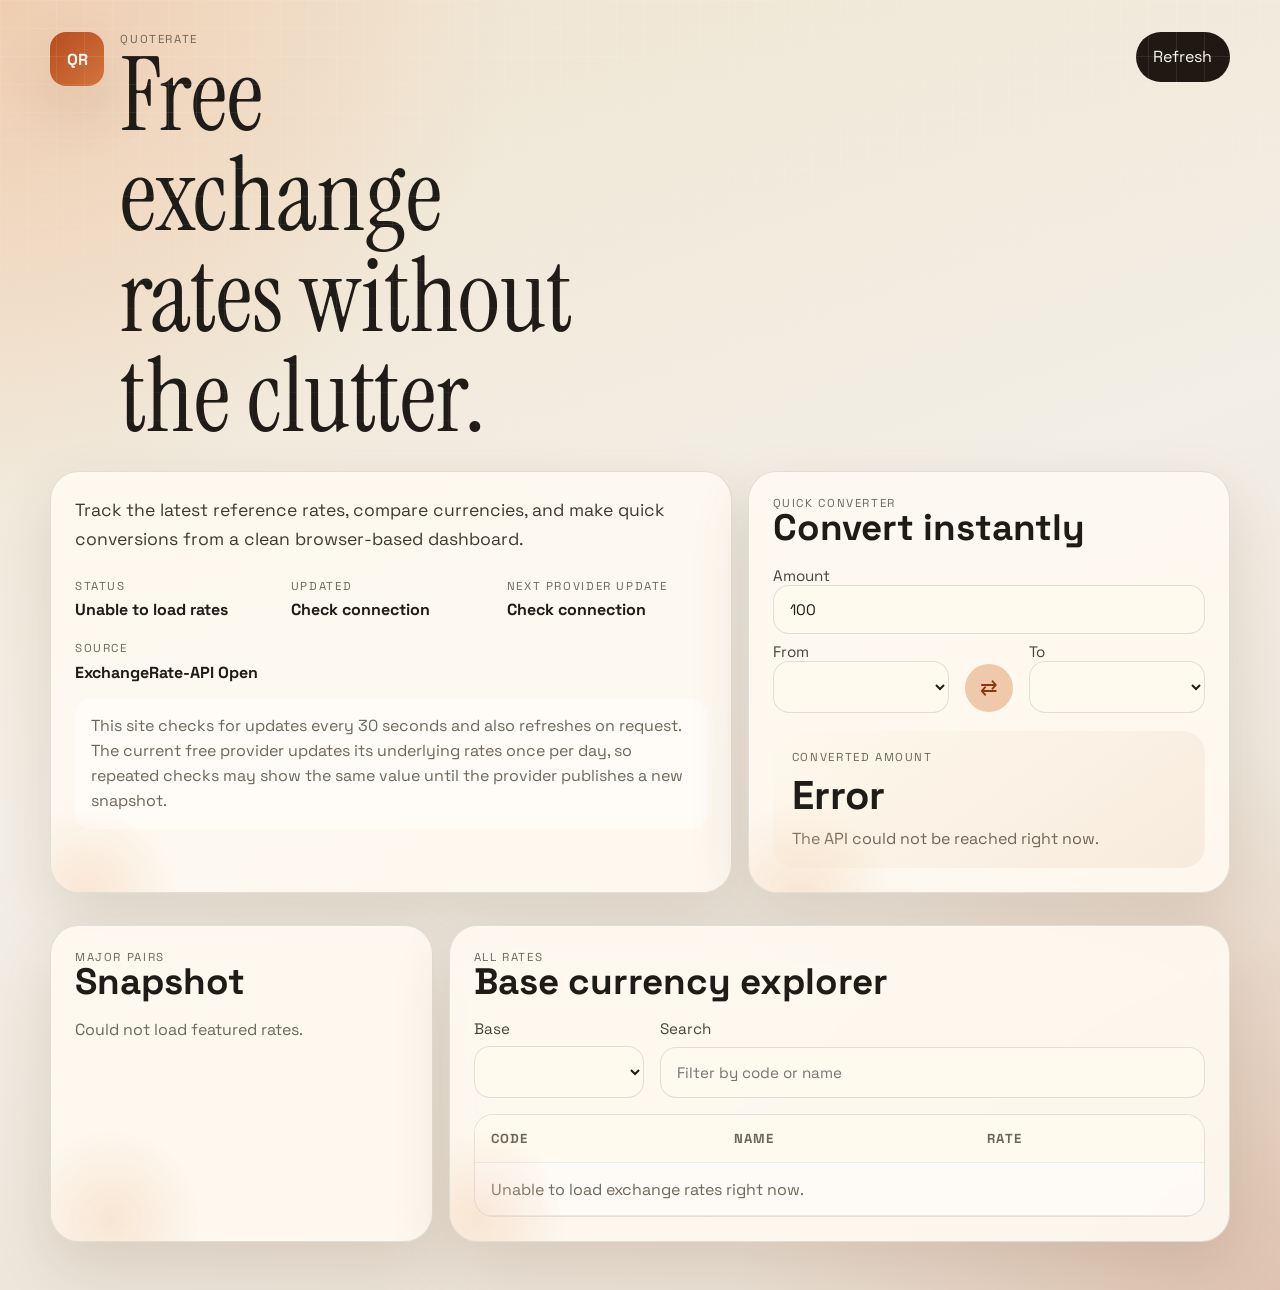
==== index.html @ 1c6a47c2 "Refresh rates every 30 seconds" ====
<!DOCTYPE html>
<html lang="en">
  <head>
    <meta charset="UTF-8" />
    <meta name="viewport" content="width=device-width, initial-scale=1.0" />
    <title>QuoteRate | Free Exchange Rates</title>
    <meta
      name="description"
      content="QuoteRate is a fast, free website for checking the latest exchange rates and converting currencies."
    />
    <link rel="preconnect" href="https://fonts.googleapis.com" />
    <link rel="preconnect" href="https://fonts.gstatic.com" crossorigin />
    <link
      href="https://fonts.googleapis.com/css2?family=Space+Grotesk:wght@400;500;700&family=Instrument+Serif:ital@0;1&display=swap"
      rel="stylesheet"
    />
    <link rel="stylesheet" href="styles.css" />
  </head>
  <body>
    <div class="page-shell">
      <header class="hero">
        <nav class="topbar">
          <div class="brand-lockup">
            <span class="brand-mark">QR</span>
            <div>
              <p class="eyebrow">QuoteRate</p>
              <h1>Free exchange rates without the clutter.</h1>
            </div>
          </div>
          <button id="refreshButton" class="ghost-button" type="button">Refresh</button>
        </nav>

        <div class="hero-grid">
          <section class="hero-copy panel">
            <p class="lede">
              Track the latest reference rates, compare currencies, and make quick conversions from a clean browser-based dashboard.
            </p>
            <div class="status-strip">
              <div>
                <span class="meta-label">Status</span>
                <strong id="statusText">Loading rates...</strong>
              </div>
              <div>
                <span class="meta-label">Updated</span>
                <strong id="updatedText">Checking...</strong>
              </div>
              <div>
                <span class="meta-label">Next Provider Update</span>
                <strong id="nextUpdatedText">Checking...</strong>
              </div>
              <div>
                <span class="meta-label">Source</span>
                <strong>ExchangeRate-API Open</strong>
              </div>
            </div>
            <p class="note">
              This site checks for updates every 30 seconds and also refreshes on request. The current free provider updates its underlying rates once per day, so repeated checks may show the same value until the provider publishes a new snapshot.
            </p>
          </section>

          <section class="panel converter-panel">
            <div class="panel-heading">
              <p class="eyebrow">Quick Converter</p>
              <h2>Convert instantly</h2>
            </div>

            <form id="converterForm" class="converter-form">
              <label>
                Amount
                <input id="amountInput" type="number" min="0" step="0.01" value="100" />
              </label>

              <div class="currency-row">
                <label>
                  From
                  <select id="fromCurrency"></select>
                </label>

                <button id="swapButton" class="swap-button" type="button" aria-label="Swap currencies">
                  ⇄
                </button>

                <label>
                  To
                  <select id="toCurrency"></select>
                </label>
              </div>
            </form>

            <div class="result-card">
              <p class="meta-label">Converted amount</p>
              <p id="conversionResult" class="conversion-result">Loading...</p>
              <p id="conversionDetail" class="conversion-detail">Fetching latest rates.</p>
            </div>
          </section>
        </div>
      </header>

      <main class="content-grid">
        <section class="panel rates-panel">
          <div class="panel-heading">
            <p class="eyebrow">Major Pairs</p>
            <h2>Snapshot</h2>
          </div>
          <div id="rateCards" class="rate-cards" aria-live="polite"></div>
        </section>

        <section class="panel table-panel">
          <div class="panel-heading">
            <p class="eyebrow">All Rates</p>
            <h2>Base currency explorer</h2>
          </div>

          <div class="table-toolbar">
            <label>
              Base
              <select id="baseCurrency"></select>
            </label>

            <label>
              Search
              <input id="searchInput" type="search" placeholder="Filter by code or name" />
            </label>
          </div>

          <div class="table-wrapper">
            <table>
              <thead>
                <tr>
                  <th>Code</th>
                  <th>Name</th>
                  <th>Rate</th>
                </tr>
              </thead>
              <tbody id="ratesTableBody"></tbody>
            </table>
          </div>
        </section>
      </main>
    </div>

    <script src="script.js"></script>
  </body>
</html>
---- styles.css ----
:root {
  --bg: #f3efe6;
  --panel: rgba(255, 250, 241, 0.9);
  --panel-strong: #fff9ee;
  --text: #1f1c18;
  --muted: #6f6658;
  --line: rgba(31, 28, 24, 0.12);
  --accent: #b64d1f;
  --accent-strong: #8d3511;
  --accent-soft: #f0c9ab;
  --shadow: 0 24px 60px rgba(90, 51, 22, 0.14);
}

* {
  box-sizing: border-box;
}

body {
  margin: 0;
  min-height: 100vh;
  font-family: "Space Grotesk", sans-serif;
  color: var(--text);
  background:
    radial-gradient(circle at top left, rgba(240, 201, 171, 0.85), transparent 28%),
    radial-gradient(circle at bottom right, rgba(182, 77, 31, 0.18), transparent 30%),
    linear-gradient(160deg, #efe4d0 0%, var(--bg) 48%, #e8ddd0 100%);
}

body::before {
  content: "";
  position: fixed;
  inset: 0;
  pointer-events: none;
  background-image:
    linear-gradient(rgba(255, 255, 255, 0.14) 1px, transparent 1px),
    linear-gradient(90deg, rgba(255, 255, 255, 0.14) 1px, transparent 1px);
  background-size: 28px 28px;
  mask-image: linear-gradient(to bottom, rgba(0, 0, 0, 0.65), transparent 80%);
}

.page-shell {
  width: min(1180px, calc(100% - 2rem));
  margin: 0 auto;
  padding: 1rem 0 3rem;
}

.hero {
  padding: 1rem 0 2rem;
}

.topbar,
.hero-grid,
.content-grid,
.table-toolbar,
.currency-row,
.status-strip {
  display: grid;
  gap: 1rem;
}

.topbar {
  grid-template-columns: 1fr auto;
  align-items: start;
  margin-bottom: 1.5rem;
}

.brand-lockup {
  display: flex;
  gap: 1rem;
  align-items: start;
}

.brand-mark {
  display: inline-grid;
  place-items: center;
  width: 3.4rem;
  height: 3.4rem;
  border-radius: 1rem;
  background: linear-gradient(135deg, var(--accent) 0%, #d2743d 100%);
  color: #fff7ef;
  font-weight: 700;
  box-shadow: var(--shadow);
}

.eyebrow,
.meta-label {
  margin: 0;
  text-transform: uppercase;
  letter-spacing: 0.14em;
  font-size: 0.72rem;
  color: var(--muted);
}

h1,
h2,
p {
  margin-top: 0;
}

h1,
h2 {
  line-height: 0.98;
}

h1 {
  max-width: 10ch;
  margin-bottom: 0;
  font-family: "Instrument Serif", serif;
  font-size: clamp(3rem, 9vw, 6.4rem);
  font-weight: 400;
}

h2 {
  font-size: clamp(1.6rem, 4vw, 2.3rem);
  margin-bottom: 0;
}

.hero-grid,
.content-grid {
  grid-template-columns: repeat(12, minmax(0, 1fr));
}

.panel {
  position: relative;
  overflow: hidden;
  border: 1px solid var(--line);
  border-radius: 1.8rem;
  background: var(--panel);
  box-shadow: var(--shadow);
  backdrop-filter: blur(14px);
}

.panel::after {
  content: "";
  position: absolute;
  inset: auto auto -22% -8%;
  width: 180px;
  height: 180px;
  border-radius: 50%;
  background: radial-gradient(circle, rgba(240, 201, 171, 0.4), transparent 72%);
}

.hero-copy,
.converter-panel,
.rates-panel,
.table-panel {
  padding: 1.5rem;
}

.hero-copy {
  grid-column: span 7;
}

.converter-panel {
  grid-column: span 5;
}

.lede {
  max-width: 38rem;
  margin: 0 0 1.2rem;
  font-size: 1.1rem;
  line-height: 1.65;
  color: #40392f;
}

.status-strip {
  grid-template-columns: repeat(3, minmax(0, 1fr));
  margin-bottom: 1rem;
}

.status-strip strong,
.note {
  display: block;
}

.status-strip strong {
  margin-top: 0.3rem;
  font-size: 1rem;
}

.note {
  margin-bottom: 0;
  padding: 0.95rem 1rem;
  border-radius: 1rem;
  background: rgba(255, 255, 255, 0.45);
  color: var(--muted);
  line-height: 1.55;
}

.ghost-button,
.swap-button {
  border: 0;
  cursor: pointer;
  font: inherit;
  transition: transform 180ms ease, background 180ms ease, color 180ms ease;
}

.ghost-button {
  padding: 0.9rem 1.1rem;
  border-radius: 999px;
  background: #201913;
  color: #fff7ef;
}

.ghost-button:hover,
.swap-button:hover {
  transform: translateY(-1px);
}

.panel-heading {
  margin-bottom: 1.2rem;
}

.converter-form,
.table-toolbar label {
  display: grid;
  gap: 0.5rem;
}

.converter-form label,
.table-toolbar label {
  font-size: 0.95rem;
  color: #4a4137;
}

input,
select {
  width: 100%;
  padding: 0.9rem 1rem;
  border: 1px solid rgba(31, 28, 24, 0.12);
  border-radius: 1rem;
  background: var(--panel-strong);
  color: var(--text);
  font: inherit;
}

input:focus,
select:focus {
  outline: 2px solid rgba(182, 77, 31, 0.18);
  border-color: rgba(182, 77, 31, 0.34);
}

.currency-row {
  grid-template-columns: 1fr auto 1fr;
  align-items: end;
}

.swap-button {
  margin-bottom: 0.05rem;
  width: 3rem;
  height: 3rem;
  border-radius: 50%;
  background: var(--accent-soft);
  color: var(--accent-strong);
  font-size: 1.3rem;
}

.result-card {
  margin-top: 1.1rem;
  padding: 1.2rem;
  border-radius: 1.4rem;
  background: linear-gradient(145deg, #fff8ec 0%, #f7ebdd 100%);
}

.conversion-result {
  margin: 0.4rem 0;
  font-size: clamp(1.6rem, 4vw, 2.5rem);
  font-weight: 700;
}

.conversion-detail {
  margin-bottom: 0;
  color: var(--muted);
}

.rates-panel {
  grid-column: span 4;
}

.table-panel {
  grid-column: span 8;
}

.rate-cards {
  display: grid;
  gap: 0.9rem;
}

.rate-card {
  padding: 1rem;
  border: 1px solid var(--line);
  border-radius: 1.2rem;
  background: rgba(255, 255, 255, 0.52);
  transform: translateY(8px);
  opacity: 0;
  animation: rise 500ms forwards;
}

.rate-card:nth-child(2) { animation-delay: 80ms; }
.rate-card:nth-child(3) { animation-delay: 160ms; }
.rate-card:nth-child(4) { animation-delay: 240ms; }
.rate-card:nth-child(5) { animation-delay: 320ms; }

.rate-pair,
.rate-value {
  display: block;
}

.rate-pair {
  font-size: 0.9rem;
  color: var(--muted);
}

.rate-value {
  margin-top: 0.25rem;
  font-size: 1.45rem;
  font-weight: 700;
}

.table-toolbar {
  grid-template-columns: minmax(140px, 170px) 1fr;
  margin-bottom: 1rem;
}

.table-wrapper {
  overflow: auto;
  border: 1px solid var(--line);
  border-radius: 1.2rem;
  background: rgba(255, 255, 255, 0.44);
}

table {
  width: 100%;
  border-collapse: collapse;
}

th,
td {
  padding: 0.95rem 1rem;
  text-align: left;
  border-bottom: 1px solid rgba(31, 28, 24, 0.08);
}

th {
  position: sticky;
  top: 0;
  background: rgba(255, 249, 238, 0.92);
  font-size: 0.82rem;
  text-transform: uppercase;
  letter-spacing: 0.08em;
  color: var(--muted);
}

tbody tr:hover {
  background: rgba(255, 255, 255, 0.62);
}

.empty-state {
  color: var(--muted);
}

@keyframes rise {
  to {
    transform: translateY(0);
    opacity: 1;
  }
}

@media (max-width: 900px) {
  .hero-copy,
  .converter-panel,
  .rates-panel,
  .table-panel {
    grid-column: 1 / -1;
  }
}

@media (max-width: 700px) {
  .page-shell {
    width: min(100% - 1rem, 1180px);
  }

  .topbar,
  .status-strip,
  .table-toolbar,
  .currency-row {
    grid-template-columns: 1fr;
  }

  .brand-lockup {
    gap: 0.8rem;
  }

  .brand-mark {
    width: 3rem;
    height: 3rem;
  }

  .ghost-button,
  .swap-button {
    width: 100%;
    border-radius: 1rem;
  }
}
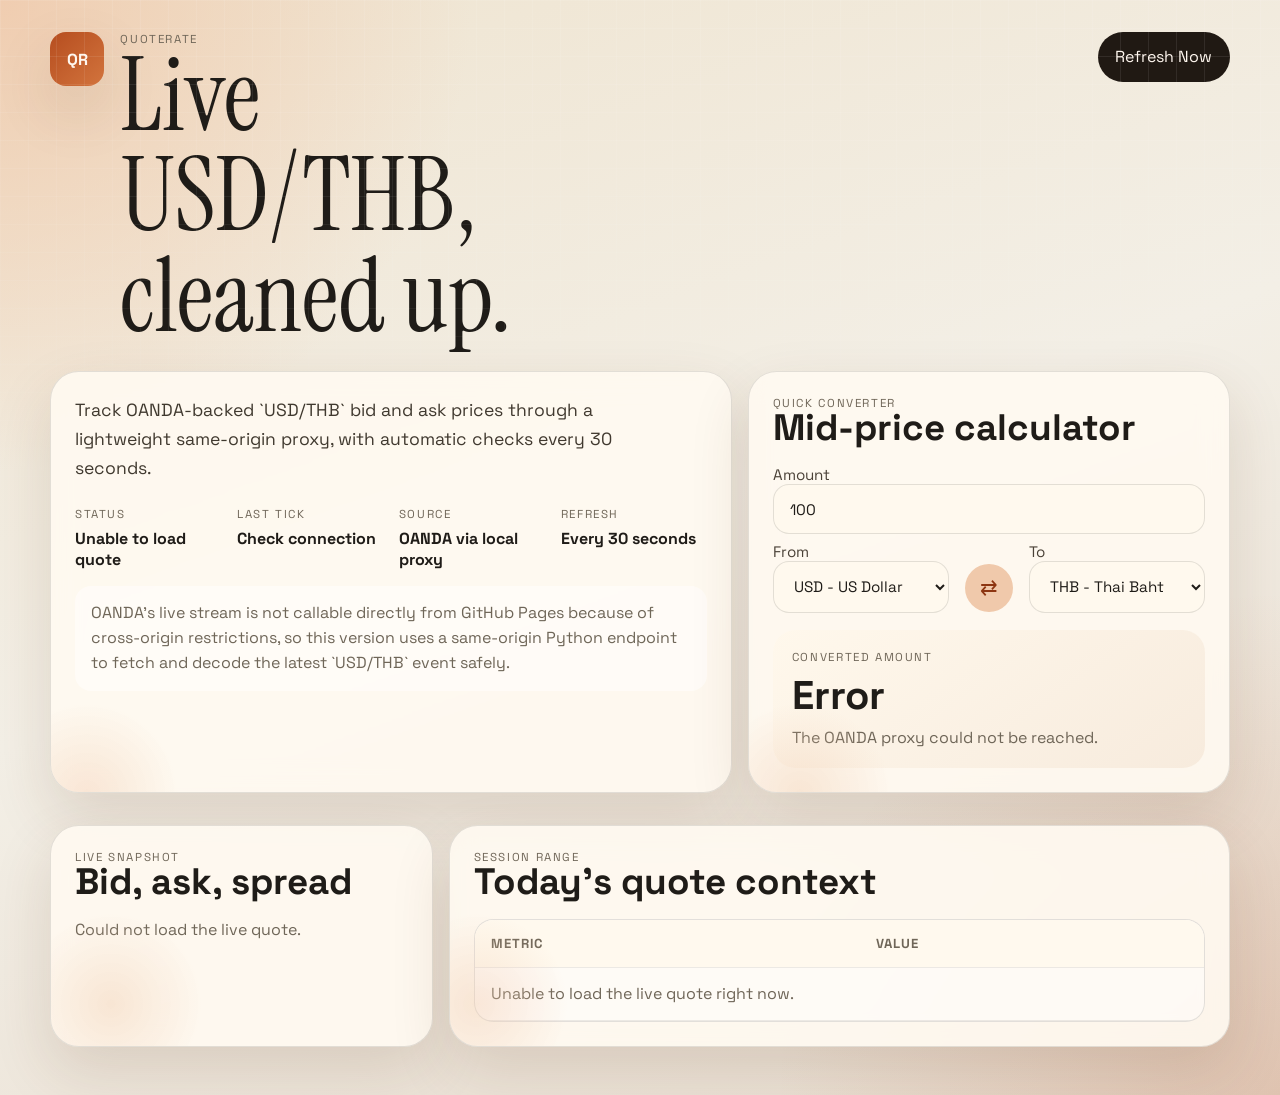
==== commit 9ff44de0: "Add OANDA USD/THB proxy version" ====
--- a/index.html
+++ b/index.html
@@ -3,10 +3,10 @@
   <head>
     <meta charset="UTF-8" />
     <meta name="viewport" content="width=device-width, initial-scale=1.0" />
-    <title>QuoteRate | Free Exchange Rates</title>
+    <title>QuoteRate | Live USD/THB</title>
     <meta
       name="description"
-      content="QuoteRate is a fast, free website for checking the latest exchange rates and converting currencies."
+      content="QuoteRate tracks the live USD/THB exchange rate using an OANDA-backed proxy."
     />
     <link rel="preconnect" href="https://fonts.googleapis.com" />
     <link rel="preconnect" href="https://fonts.gstatic.com" crossorigin />
@@ -24,44 +24,44 @@
             <span class="brand-mark">QR</span>
             <div>
               <p class="eyebrow">QuoteRate</p>
-              <h1>Free exchange rates without the clutter.</h1>
+              <h1>Live USD/THB, cleaned up.</h1>
             </div>
           </div>
-          <button id="refreshButton" class="ghost-button" type="button">Refresh</button>
+          <button id="refreshButton" class="ghost-button" type="button">Refresh Now</button>
         </nav>
 
         <div class="hero-grid">
           <section class="hero-copy panel">
             <p class="lede">
-              Track the latest reference rates, compare currencies, and make quick conversions from a clean browser-based dashboard.
+              Track OANDA-backed `USD/THB` bid and ask prices through a lightweight same-origin proxy, with automatic checks every 30 seconds.
             </p>
-            <div class="status-strip">
+            <div class="status-strip status-strip-wide">
               <div>
                 <span class="meta-label">Status</span>
-                <strong id="statusText">Loading rates...</strong>
+                <strong id="statusText">Connecting...</strong>
               </div>
               <div>
-                <span class="meta-label">Updated</span>
+                <span class="meta-label">Last Tick</span>
                 <strong id="updatedText">Checking...</strong>
               </div>
               <div>
-                <span class="meta-label">Next Provider Update</span>
-                <strong id="nextUpdatedText">Checking...</strong>
+                <span class="meta-label">Source</span>
+                <strong>OANDA via local proxy</strong>
               </div>
               <div>
-                <span class="meta-label">Source</span>
-                <strong>ExchangeRate-API Open</strong>
+                <span class="meta-label">Refresh</span>
+                <strong>Every 30 seconds</strong>
               </div>
             </div>
             <p class="note">
-              This site checks for updates every 30 seconds and also refreshes on request. The current free provider updates its underlying rates once per day, so repeated checks may show the same value until the provider publishes a new snapshot.
+              OANDA’s live stream is not callable directly from GitHub Pages because of cross-origin restrictions, so this version uses a same-origin Python endpoint to fetch and decode the latest `USD/THB` event safely.
             </p>
           </section>
 
           <section class="panel converter-panel">
             <div class="panel-heading">
               <p class="eyebrow">Quick Converter</p>
-              <h2>Convert instantly</h2>
+              <h2>Mid-price calculator</h2>
             </div>
 
             <form id="converterForm" class="converter-form">
@@ -73,7 +73,10 @@
               <div class="currency-row">
                 <label>
                   From
-                  <select id="fromCurrency"></select>
+                  <select id="fromCurrency">
+                    <option value="USD">USD - US Dollar</option>
+                    <option value="THB">THB - Thai Baht</option>
+                  </select>
                 </label>
 
                 <button id="swapButton" class="swap-button" type="button" aria-label="Swap currencies">
@@ -82,7 +85,10 @@
 
                 <label>
                   To
-                  <select id="toCurrency"></select>
+                  <select id="toCurrency">
+                    <option value="THB">THB - Thai Baht</option>
+                    <option value="USD">USD - US Dollar</option>
+                  </select>
                 </label>
               </div>
             </form>
@@ -90,7 +96,7 @@
             <div class="result-card">
               <p class="meta-label">Converted amount</p>
               <p id="conversionResult" class="conversion-result">Loading...</p>
-              <p id="conversionDetail" class="conversion-detail">Fetching latest rates.</p>
+              <p id="conversionDetail" class="conversion-detail">Waiting for live quote.</p>
             </div>
           </section>
         </div>
@@ -99,40 +105,27 @@
       <main class="content-grid">
         <section class="panel rates-panel">
           <div class="panel-heading">
-            <p class="eyebrow">Major Pairs</p>
-            <h2>Snapshot</h2>
+            <p class="eyebrow">Live Snapshot</p>
+            <h2>Bid, ask, spread</h2>
           </div>
           <div id="rateCards" class="rate-cards" aria-live="polite"></div>
         </section>
 
         <section class="panel table-panel">
           <div class="panel-heading">
-            <p class="eyebrow">All Rates</p>
-            <h2>Base currency explorer</h2>
-          </div>
-
-          <div class="table-toolbar">
-            <label>
-              Base
-              <select id="baseCurrency"></select>
-            </label>
-
-            <label>
-              Search
-              <input id="searchInput" type="search" placeholder="Filter by code or name" />
-            </label>
+            <p class="eyebrow">Session Range</p>
+            <h2>Today’s quote context</h2>
           </div>
 
           <div class="table-wrapper">
             <table>
               <thead>
                 <tr>
-                  <th>Code</th>
-                  <th>Name</th>
-                  <th>Rate</th>
+                  <th>Metric</th>
+                  <th>Value</th>
                 </tr>
               </thead>
-              <tbody id="ratesTableBody"></tbody>
+              <tbody id="metricsTableBody"></tbody>
             </table>
           </div>
         </section>
--- a/styles.css
+++ b/styles.css
@@ -168,6 +168,10 @@
   margin-bottom: 1rem;
 }
 
+.status-strip-wide {
+  grid-template-columns: repeat(4, minmax(0, 1fr));
+}
+
 .status-strip strong,
 .note {
   display: block;
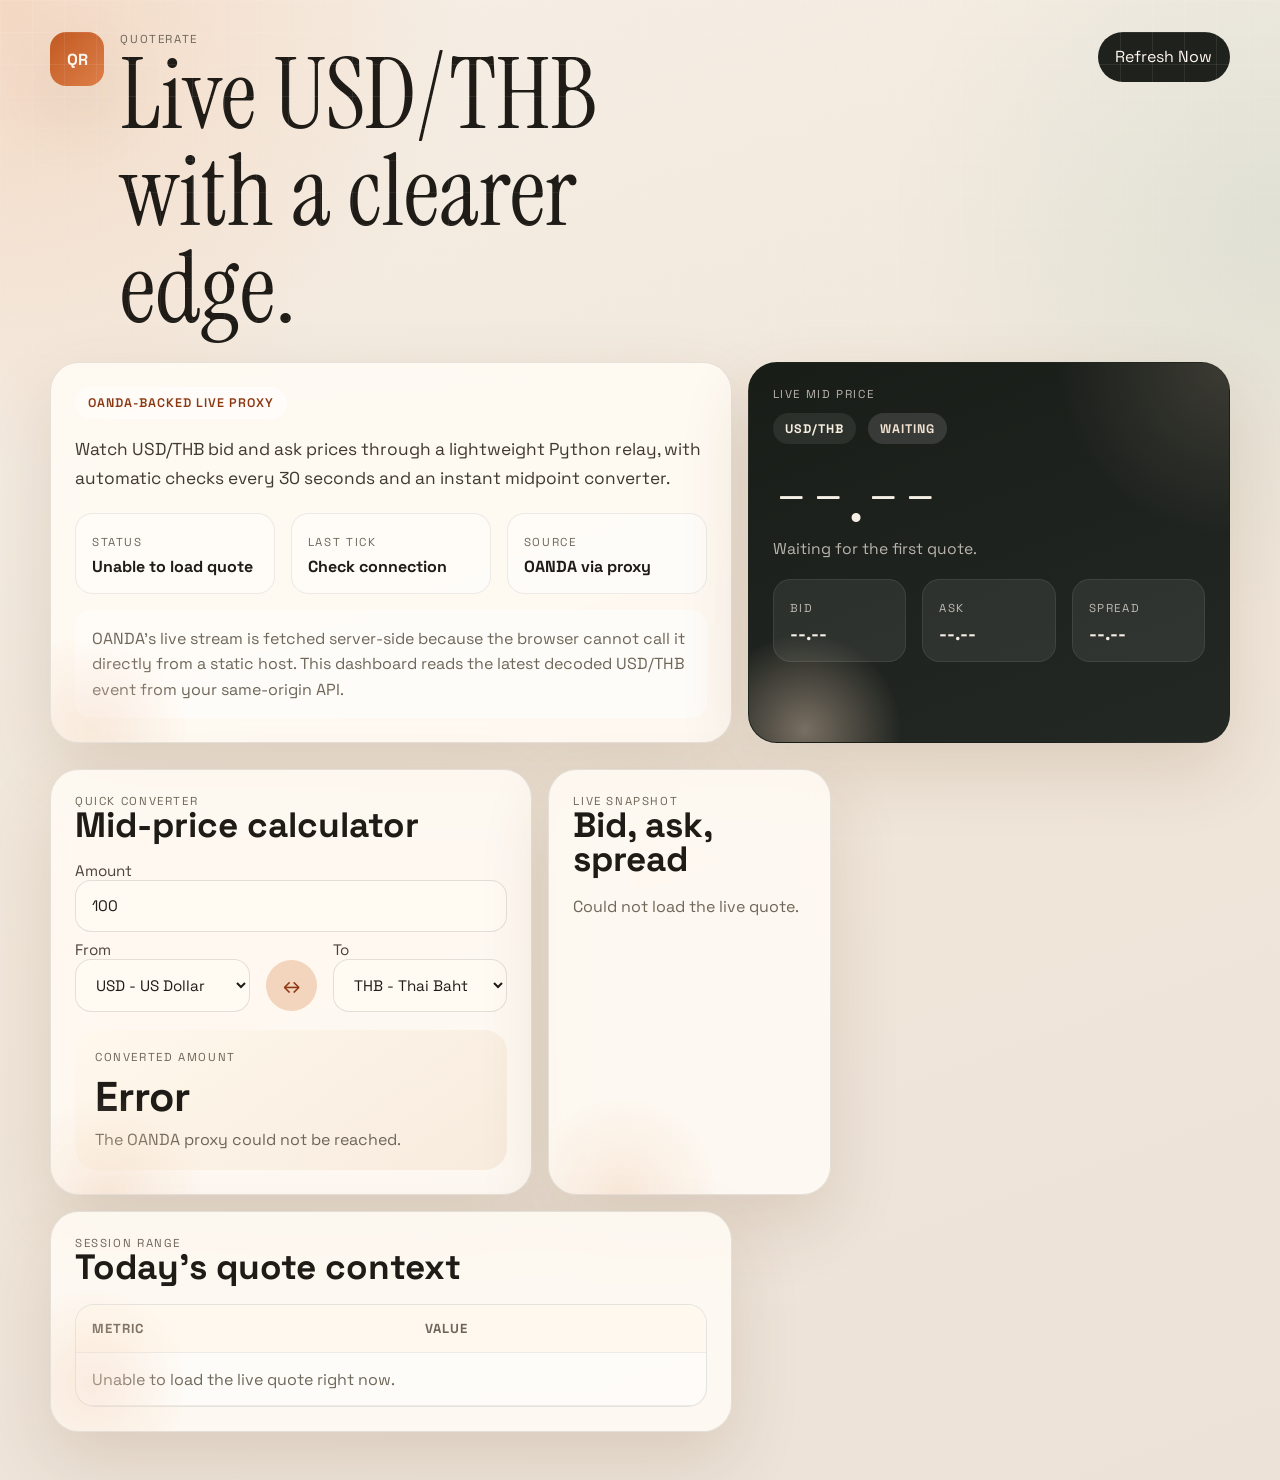
==== commit 0fdb6866: "Refresh live dashboard UI" ====
--- a/index.html
+++ b/index.html
@@ -24,7 +24,7 @@
             <span class="brand-mark">QR</span>
             <div>
               <p class="eyebrow">QuoteRate</p>
-              <h1>Live USD/THB, cleaned up.</h1>
+              <h1>Live USD/THB with a clearer edge.</h1>
             </div>
           </div>
           <button id="refreshButton" class="ghost-button" type="button">Refresh Now</button>
@@ -32,77 +32,100 @@
 
         <div class="hero-grid">
           <section class="hero-copy panel">
+            <div class="eyebrow-pill">OANDA-backed live proxy</div>
             <p class="lede">
-              Track OANDA-backed `USD/THB` bid and ask prices through a lightweight same-origin proxy, with automatic checks every 30 seconds.
+              Watch USD/THB bid and ask prices through a lightweight Python relay, with automatic checks every 30 seconds and an instant midpoint converter.
             </p>
-            <div class="status-strip status-strip-wide">
-              <div>
+            <div class="status-strip">
+              <div class="status-tile">
                 <span class="meta-label">Status</span>
                 <strong id="statusText">Connecting...</strong>
               </div>
-              <div>
+              <div class="status-tile">
                 <span class="meta-label">Last Tick</span>
                 <strong id="updatedText">Checking...</strong>
               </div>
-              <div>
+              <div class="status-tile">
                 <span class="meta-label">Source</span>
-                <strong>OANDA via local proxy</strong>
-              </div>
-              <div>
-                <span class="meta-label">Refresh</span>
-                <strong>Every 30 seconds</strong>
+                <strong>OANDA via proxy</strong>
               </div>
             </div>
             <p class="note">
-              OANDA’s live stream is not callable directly from GitHub Pages because of cross-origin restrictions, so this version uses a same-origin Python endpoint to fetch and decode the latest `USD/THB` event safely.
+              OANDA's live stream is fetched server-side because the browser cannot call it directly from a static host. This dashboard reads the latest decoded USD/THB event from your same-origin API.
             </p>
           </section>
 
-          <section class="panel converter-panel">
-            <div class="panel-heading">
-              <p class="eyebrow">Quick Converter</p>
-              <h2>Mid-price calculator</h2>
+          <section class="hero-spotlight panel">
+            <p class="eyebrow">Live Mid Price</p>
+            <div class="quote-stack">
+              <div class="quote-row">
+                <span class="pair-badge">USD/THB</span>
+                <span id="marketPulse" class="pulse-chip">Waiting</span>
+              </div>
+              <h2 id="heroPrice" class="hero-price">--.--</h2>
+              <p id="heroDetail" class="hero-detail">Waiting for the first quote.</p>
             </div>
-
-            <form id="converterForm" class="converter-form">
-              <label>
-                Amount
-                <input id="amountInput" type="number" min="0" step="0.01" value="100" />
-              </label>
-
-              <div class="currency-row">
-                <label>
-                  From
-                  <select id="fromCurrency">
-                    <option value="USD">USD - US Dollar</option>
-                    <option value="THB">THB - Thai Baht</option>
-                  </select>
-                </label>
-
-                <button id="swapButton" class="swap-button" type="button" aria-label="Swap currencies">
-                  ⇄
-                </button>
-
-                <label>
-                  To
-                  <select id="toCurrency">
-                    <option value="THB">THB - Thai Baht</option>
-                    <option value="USD">USD - US Dollar</option>
-                  </select>
-                </label>
+            <div class="mini-stats">
+              <div class="mini-stat">
+                <span class="meta-label">Bid</span>
+                <strong id="heroBid">--.--</strong>
               </div>
-            </form>
-
-            <div class="result-card">
-              <p class="meta-label">Converted amount</p>
-              <p id="conversionResult" class="conversion-result">Loading...</p>
-              <p id="conversionDetail" class="conversion-detail">Waiting for live quote.</p>
+              <div class="mini-stat">
+                <span class="meta-label">Ask</span>
+                <strong id="heroAsk">--.--</strong>
+              </div>
+              <div class="mini-stat">
+                <span class="meta-label">Spread</span>
+                <strong id="heroSpread">--.--</strong>
+              </div>
             </div>
           </section>
         </div>
       </header>
 
       <main class="content-grid">
+        <section class="panel converter-panel">
+          <div class="panel-heading">
+            <p class="eyebrow">Quick Converter</p>
+            <h2>Mid-price calculator</h2>
+          </div>
+
+          <form id="converterForm" class="converter-form">
+            <label>
+              Amount
+              <input id="amountInput" type="number" min="0" step="0.01" value="100" />
+            </label>
+
+            <div class="currency-row">
+              <label>
+                From
+                <select id="fromCurrency">
+                  <option value="USD">USD - US Dollar</option>
+                  <option value="THB">THB - Thai Baht</option>
+                </select>
+              </label>
+
+              <button id="swapButton" class="swap-button" type="button" aria-label="Swap currencies">
+                <span aria-hidden="true">↔</span>
+              </button>
+
+              <label>
+                To
+                <select id="toCurrency">
+                  <option value="THB">THB - Thai Baht</option>
+                  <option value="USD">USD - US Dollar</option>
+                </select>
+              </label>
+            </div>
+          </form>
+
+          <div class="result-card">
+            <p class="meta-label">Converted amount</p>
+            <p id="conversionResult" class="conversion-result">Loading...</p>
+            <p id="conversionDetail" class="conversion-detail">Waiting for live quote.</p>
+          </div>
+        </section>
+
         <section class="panel rates-panel">
           <div class="panel-heading">
             <p class="eyebrow">Live Snapshot</p>
@@ -114,7 +137,7 @@
         <section class="panel table-panel">
           <div class="panel-heading">
             <p class="eyebrow">Session Range</p>
-            <h2>Today’s quote context</h2>
+            <h2>Today's quote context</h2>
           </div>
 
           <div class="table-wrapper">
--- a/styles.css
+++ b/styles.css
@@ -1,14 +1,19 @@
 :root {
-  --bg: #f3efe6;
-  --panel: rgba(255, 250, 241, 0.9);
-  --panel-strong: #fff9ee;
+  --bg: #f4efe7;
+  --panel: rgba(255, 251, 244, 0.88);
+  --panel-strong: #fffaf2;
+  --panel-dark: #1f211c;
   --text: #1f1c18;
-  --muted: #6f6658;
-  --line: rgba(31, 28, 24, 0.12);
-  --accent: #b64d1f;
-  --accent-strong: #8d3511;
-  --accent-soft: #f0c9ab;
-  --shadow: 0 24px 60px rgba(90, 51, 22, 0.14);
+  --muted: #6e6659;
+  --line: rgba(31, 28, 24, 0.11);
+  --accent: #c15a22;
+  --accent-strong: #8c3812;
+  --accent-soft: #f3d4bc;
+  --teal: #0f7f73;
+  --teal-soft: rgba(15, 127, 115, 0.14);
+  --red: #a43d34;
+  --red-soft: rgba(164, 61, 52, 0.14);
+  --shadow: 0 28px 70px rgba(96, 61, 28, 0.14);
 }
 
 * {
@@ -21,9 +26,9 @@
   font-family: "Space Grotesk", sans-serif;
   color: var(--text);
   background:
-    radial-gradient(circle at top left, rgba(240, 201, 171, 0.85), transparent 28%),
-    radial-gradient(circle at bottom right, rgba(182, 77, 31, 0.18), transparent 30%),
-    linear-gradient(160deg, #efe4d0 0%, var(--bg) 48%, #e8ddd0 100%);
+    radial-gradient(circle at top left, rgba(243, 212, 188, 0.84), transparent 24%),
+    radial-gradient(circle at right 15%, rgba(15, 127, 115, 0.08), transparent 22%),
+    linear-gradient(160deg, #f6efe6 0%, #f0e6d9 50%, #ece2d8 100%);
 }
 
 body::before {
@@ -32,10 +37,10 @@
   inset: 0;
   pointer-events: none;
   background-image:
-    linear-gradient(rgba(255, 255, 255, 0.14) 1px, transparent 1px),
-    linear-gradient(90deg, rgba(255, 255, 255, 0.14) 1px, transparent 1px);
-  background-size: 28px 28px;
-  mask-image: linear-gradient(to bottom, rgba(0, 0, 0, 0.65), transparent 80%);
+    linear-gradient(rgba(255, 255, 255, 0.12) 1px, transparent 1px),
+    linear-gradient(90deg, rgba(255, 255, 255, 0.12) 1px, transparent 1px);
+  background-size: 32px 32px;
+  mask-image: linear-gradient(to bottom, rgba(0, 0, 0, 0.7), transparent 82%);
 }
 
 .page-shell {
@@ -45,15 +50,15 @@
 }
 
 .hero {
-  padding: 1rem 0 2rem;
+  padding: 1rem 0 1.6rem;
 }
 
 .topbar,
 .hero-grid,
 .content-grid,
-.table-toolbar,
 .currency-row,
-.status-strip {
+.status-strip,
+.mini-stats {
   display: grid;
   gap: 1rem;
 }
@@ -76,7 +81,7 @@
   width: 3.4rem;
   height: 3.4rem;
   border-radius: 1rem;
-  background: linear-gradient(135deg, var(--accent) 0%, #d2743d 100%);
+  background: linear-gradient(135deg, var(--accent) 0%, #de7e48 100%);
   color: #fff7ef;
   font-weight: 700;
   box-shadow: var(--shadow);
@@ -91,6 +96,21 @@
   color: var(--muted);
 }
 
+.eyebrow-pill {
+  display: inline-flex;
+  align-items: center;
+  width: fit-content;
+  margin-bottom: 1rem;
+  padding: 0.5rem 0.8rem;
+  border-radius: 999px;
+  background: rgba(255, 255, 255, 0.55);
+  color: var(--accent-strong);
+  font-size: 0.78rem;
+  font-weight: 600;
+  letter-spacing: 0.08em;
+  text-transform: uppercase;
+}
+
 h1,
 h2,
 p {
@@ -103,15 +123,15 @@
 }
 
 h1 {
-  max-width: 10ch;
+  max-width: 11ch;
   margin-bottom: 0;
   font-family: "Instrument Serif", serif;
-  font-size: clamp(3rem, 9vw, 6.4rem);
+  font-size: clamp(3rem, 9vw, 6.2rem);
   font-weight: 400;
 }
 
 h2 {
-  font-size: clamp(1.6rem, 4vw, 2.3rem);
+  font-size: clamp(1.6rem, 4vw, 2.2rem);
   margin-bottom: 0;
 }
 
@@ -134,13 +154,14 @@
   content: "";
   position: absolute;
   inset: auto auto -22% -8%;
-  width: 180px;
-  height: 180px;
+  width: 190px;
+  height: 190px;
   border-radius: 50%;
-  background: radial-gradient(circle, rgba(240, 201, 171, 0.4), transparent 72%);
+  background: radial-gradient(circle, rgba(243, 212, 188, 0.42), transparent 72%);
 }
 
 .hero-copy,
+.hero-spotlight,
 .converter-panel,
 .rates-panel,
 .table-panel {
@@ -151,15 +172,25 @@
   grid-column: span 7;
 }
 
-.converter-panel {
+.hero-spotlight {
   grid-column: span 5;
+  background:
+    radial-gradient(circle at top right, rgba(243, 212, 188, 0.15), transparent 28%),
+    linear-gradient(160deg, #191d18 0%, #232824 100%);
+  color: #f5efe5;
+}
+
+.hero-spotlight .eyebrow,
+.hero-spotlight .meta-label,
+.hero-spotlight .hero-detail {
+  color: rgba(245, 239, 229, 0.72);
 }
 
 .lede {
-  max-width: 38rem;
+  max-width: 40rem;
   margin: 0 0 1.2rem;
-  font-size: 1.1rem;
-  line-height: 1.65;
+  font-size: 1.08rem;
+  line-height: 1.7;
   color: #40392f;
 }
 
@@ -168,8 +199,11 @@
   margin-bottom: 1rem;
 }
 
-.status-strip-wide {
-  grid-template-columns: repeat(4, minmax(0, 1fr));
+.status-tile {
+  padding: 1rem;
+  border: 1px solid rgba(31, 28, 24, 0.08);
+  border-radius: 1.1rem;
+  background: rgba(255, 255, 255, 0.46);
 }
 
 .status-strip strong,
@@ -178,17 +212,91 @@
 }
 
 .status-strip strong {
-  margin-top: 0.3rem;
+  margin-top: 0.35rem;
   font-size: 1rem;
 }
 
 .note {
   margin-bottom: 0;
-  padding: 0.95rem 1rem;
+  padding: 1rem 1.05rem;
   border-radius: 1rem;
   background: rgba(255, 255, 255, 0.45);
   color: var(--muted);
-  line-height: 1.55;
+  line-height: 1.58;
+}
+
+.quote-stack {
+  margin: 0.8rem 0 1.2rem;
+}
+
+.quote-row {
+  display: flex;
+  align-items: center;
+  gap: 0.75rem;
+  flex-wrap: wrap;
+}
+
+.pair-badge,
+.pulse-chip {
+  display: inline-flex;
+  align-items: center;
+  padding: 0.45rem 0.75rem;
+  border-radius: 999px;
+  font-size: 0.78rem;
+  font-weight: 700;
+  letter-spacing: 0.08em;
+  text-transform: uppercase;
+}
+
+.pair-badge {
+  background: rgba(255, 255, 255, 0.08);
+  color: #f7ede0;
+}
+
+.pulse-chip {
+  background: rgba(255, 255, 255, 0.12);
+  color: #f0e1d1;
+}
+
+.pulse-chip.is-up {
+  background: var(--teal-soft);
+  color: #97efe3;
+}
+
+.pulse-chip.is-down {
+  background: var(--red-soft);
+  color: #ffb9b1;
+}
+
+.hero-price {
+  margin: 0.55rem 0;
+  font-family: "Instrument Serif", serif;
+  font-size: clamp(3.2rem, 8vw, 5.3rem);
+  font-weight: 400;
+  line-height: 0.92;
+}
+
+.hero-detail {
+  max-width: 30rem;
+  margin-bottom: 0;
+  font-size: 0.98rem;
+}
+
+.mini-stats {
+  grid-template-columns: repeat(3, minmax(0, 1fr));
+}
+
+.mini-stat {
+  padding: 1rem;
+  border-radius: 1.1rem;
+  background: rgba(255, 255, 255, 0.07);
+  border: 1px solid rgba(255, 255, 255, 0.08);
+}
+
+.mini-stat strong {
+  display: block;
+  margin-top: 0.35rem;
+  font-size: 1.15rem;
 }
 
 .ghost-button,
@@ -202,7 +310,7 @@
 .ghost-button {
   padding: 0.9rem 1.1rem;
   border-radius: 999px;
-  background: #201913;
+  background: #1f211c;
   color: #fff7ef;
 }
 
@@ -215,14 +323,24 @@
   margin-bottom: 1.2rem;
 }
 
-.converter-form,
-.table-toolbar label {
+.converter-panel {
+  grid-column: span 5;
+}
+
+.rates-panel {
+  grid-column: span 3;
+}
+
+.table-panel {
+  grid-column: span 7;
+}
+
+.converter-form {
   display: grid;
   gap: 0.5rem;
 }
 
-.converter-form label,
-.table-toolbar label {
+.converter-form label {
   font-size: 0.95rem;
   color: #4a4137;
 }
@@ -230,7 +348,7 @@
 input,
 select {
   width: 100%;
-  padding: 0.9rem 1rem;
+  padding: 0.95rem 1rem;
   border: 1px solid rgba(31, 28, 24, 0.12);
   border-radius: 1rem;
   background: var(--panel-strong);
@@ -240,8 +358,8 @@
 
 input:focus,
 select:focus {
-  outline: 2px solid rgba(182, 77, 31, 0.18);
-  border-color: rgba(182, 77, 31, 0.34);
+  outline: 2px solid rgba(193, 90, 34, 0.18);
+  border-color: rgba(193, 90, 34, 0.34);
 }
 
 .currency-row {
@@ -250,39 +368,33 @@
 }
 
 .swap-button {
+  display: inline-grid;
+  place-items: center;
   margin-bottom: 0.05rem;
-  width: 3rem;
-  height: 3rem;
+  width: 3.2rem;
+  height: 3.2rem;
   border-radius: 50%;
   background: var(--accent-soft);
   color: var(--accent-strong);
-  font-size: 1.3rem;
+  font-size: 1.35rem;
 }
 
 .result-card {
   margin-top: 1.1rem;
-  padding: 1.2rem;
+  padding: 1.25rem;
   border-radius: 1.4rem;
   background: linear-gradient(145deg, #fff8ec 0%, #f7ebdd 100%);
 }
 
 .conversion-result {
   margin: 0.4rem 0;
-  font-size: clamp(1.6rem, 4vw, 2.5rem);
+  font-size: clamp(1.8rem, 4vw, 2.6rem);
   font-weight: 700;
 }
 
 .conversion-detail {
   margin-bottom: 0;
   color: var(--muted);
-}
-
-.rates-panel {
-  grid-column: span 4;
-}
-
-.table-panel {
-  grid-column: span 8;
 }
 
 .rate-cards {
@@ -294,43 +406,52 @@
   padding: 1rem;
   border: 1px solid var(--line);
   border-radius: 1.2rem;
-  background: rgba(255, 255, 255, 0.52);
+  background: rgba(255, 255, 255, 0.55);
   transform: translateY(8px);
   opacity: 0;
   animation: rise 500ms forwards;
 }
 
-.rate-card:nth-child(2) { animation-delay: 80ms; }
-.rate-card:nth-child(3) { animation-delay: 160ms; }
-.rate-card:nth-child(4) { animation-delay: 240ms; }
-.rate-card:nth-child(5) { animation-delay: 320ms; }
+.rate-card:nth-child(2) {
+  animation-delay: 80ms;
+}
+
+.rate-card:nth-child(3) {
+  animation-delay: 160ms;
+}
+
+.rate-card:nth-child(4) {
+  animation-delay: 240ms;
+}
 
 .rate-pair,
-.rate-value {
+.rate-value,
+.rate-subvalue {
   display: block;
 }
 
 .rate-pair {
-  font-size: 0.9rem;
+  font-size: 0.88rem;
   color: var(--muted);
 }
 
 .rate-value {
   margin-top: 0.25rem;
-  font-size: 1.45rem;
+  font-size: 1.5rem;
   font-weight: 700;
 }
 
-.table-toolbar {
-  grid-template-columns: minmax(140px, 170px) 1fr;
-  margin-bottom: 1rem;
+.rate-subvalue {
+  margin-top: 0.35rem;
+  font-size: 0.85rem;
+  color: var(--muted);
 }
 
 .table-wrapper {
   overflow: auto;
   border: 1px solid var(--line);
   border-radius: 1.2rem;
-  background: rgba(255, 255, 255, 0.44);
+  background: rgba(255, 255, 255, 0.46);
 }
 
 table {
@@ -370,13 +491,20 @@
   }
 }
 
-@media (max-width: 900px) {
+@media (max-width: 980px) {
   .hero-copy,
+  .hero-spotlight,
   .converter-panel,
   .rates-panel,
   .table-panel {
     grid-column: 1 / -1;
   }
+
+  .rates-panel,
+  .table-panel,
+  .converter-panel {
+    order: initial;
+  }
 }
 
 @media (max-width: 700px) {
@@ -386,7 +514,7 @@
 
   .topbar,
   .status-strip,
-  .table-toolbar,
+  .mini-stats,
   .currency-row {
     grid-template-columns: 1fr;
   }
@@ -405,4 +533,8 @@
     width: 100%;
     border-radius: 1rem;
   }
-}
+
+  .hero-price {
+    font-size: clamp(2.8rem, 14vw, 4rem);
+  }
+}
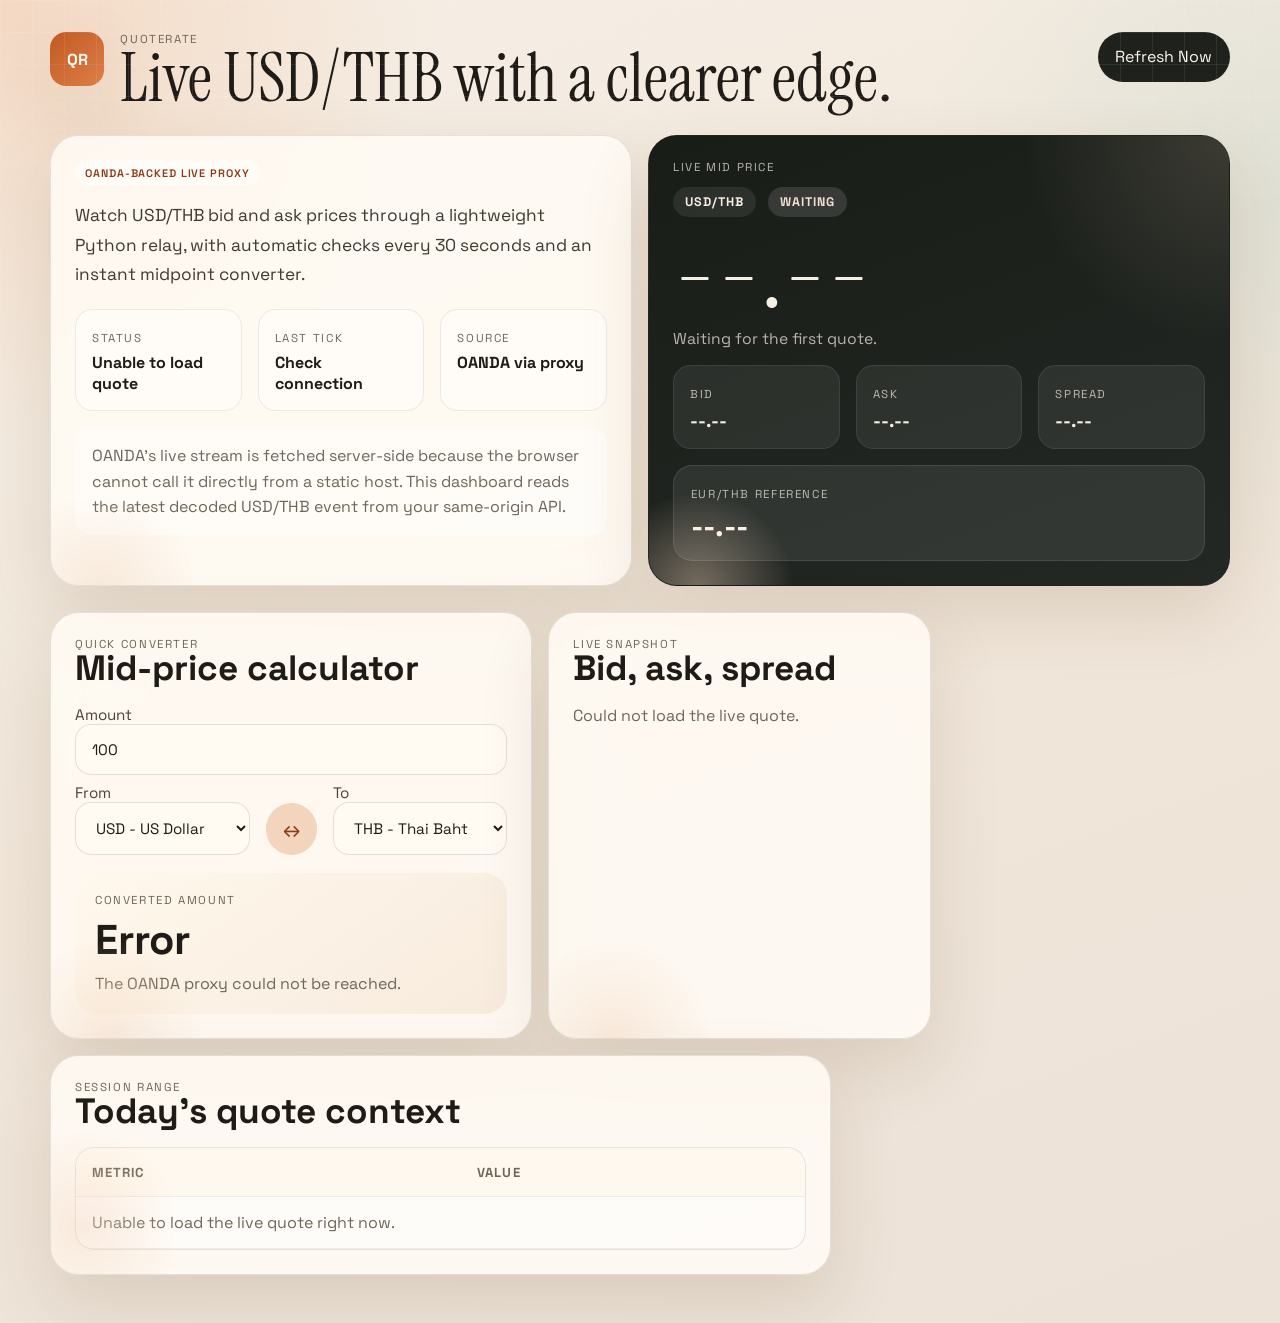
==== commit 835271d2: "Expand rate cards and hero layout" ====
--- a/index.html
+++ b/index.html
@@ -79,6 +79,10 @@
                 <strong id="heroSpread">--.--</strong>
               </div>
             </div>
+            <div class="secondary-rate">
+              <span class="meta-label">EUR/THB Reference</span>
+              <strong id="heroEurThb">--.--</strong>
+            </div>
           </section>
         </div>
       </header>
--- a/styles.css
+++ b/styles.css
@@ -101,11 +101,11 @@
   align-items: center;
   width: fit-content;
   margin-bottom: 1rem;
-  padding: 0.5rem 0.8rem;
+  padding: 0.35rem 0.65rem;
   border-radius: 999px;
   background: rgba(255, 255, 255, 0.55);
   color: var(--accent-strong);
-  font-size: 0.78rem;
+  font-size: 0.68rem;
   font-weight: 600;
   letter-spacing: 0.08em;
   text-transform: uppercase;
@@ -123,10 +123,11 @@
 }
 
 h1 {
-  max-width: 11ch;
+  max-width: none;
+  white-space: nowrap;
   margin-bottom: 0;
   font-family: "Instrument Serif", serif;
-  font-size: clamp(3rem, 9vw, 6.2rem);
+  font-size: clamp(2.25rem, 5.2vw, 5rem);
   font-weight: 400;
 }
 
@@ -169,11 +170,11 @@
 }
 
 .hero-copy {
-  grid-column: span 7;
+  grid-column: span 6;
 }
 
 .hero-spotlight {
-  grid-column: span 5;
+  grid-column: span 6;
   background:
     radial-gradient(circle at top right, rgba(243, 212, 188, 0.15), transparent 28%),
     linear-gradient(160deg, #191d18 0%, #232824 100%);
@@ -226,7 +227,7 @@
 }
 
 .quote-stack {
-  margin: 0.8rem 0 1.2rem;
+  margin: 0.8rem 0 1rem;
 }
 
 .quote-row {
@@ -271,7 +272,7 @@
 .hero-price {
   margin: 0.55rem 0;
   font-family: "Instrument Serif", serif;
-  font-size: clamp(3.2rem, 8vw, 5.3rem);
+  font-size: clamp(4rem, 9vw, 6.4rem);
   font-weight: 400;
   line-height: 0.92;
 }
@@ -284,6 +285,7 @@
 
 .mini-stats {
   grid-template-columns: repeat(3, minmax(0, 1fr));
+  margin-bottom: 1rem;
 }
 
 .mini-stat {
@@ -297,6 +299,20 @@
   display: block;
   margin-top: 0.35rem;
   font-size: 1.15rem;
+}
+
+.secondary-rate {
+  padding: 1rem 1.05rem;
+  border-radius: 1.2rem;
+  background: rgba(255, 255, 255, 0.08);
+  border: 1px solid rgba(255, 255, 255, 0.1);
+}
+
+.secondary-rate strong {
+  display: block;
+  margin-top: 0.35rem;
+  font-size: 1.8rem;
+  color: #fff4e9;
 }
 
 .ghost-button,
@@ -328,11 +344,11 @@
 }
 
 .rates-panel {
-  grid-column: span 3;
+  grid-column: span 4;
 }
 
 .table-panel {
-  grid-column: span 7;
+  grid-column: span 8;
 }
 
 .converter-form {
@@ -424,6 +440,14 @@
   animation-delay: 240ms;
 }
 
+.rate-card:nth-child(5) {
+  animation-delay: 320ms;
+}
+
+.rate-card:nth-child(6) {
+  animation-delay: 400ms;
+}
+
 .rate-pair,
 .rate-value,
 .rate-subvalue {
@@ -537,4 +561,8 @@
   .hero-price {
     font-size: clamp(2.8rem, 14vw, 4rem);
   }
-}
+
+  h1 {
+    white-space: normal;
+  }
+}
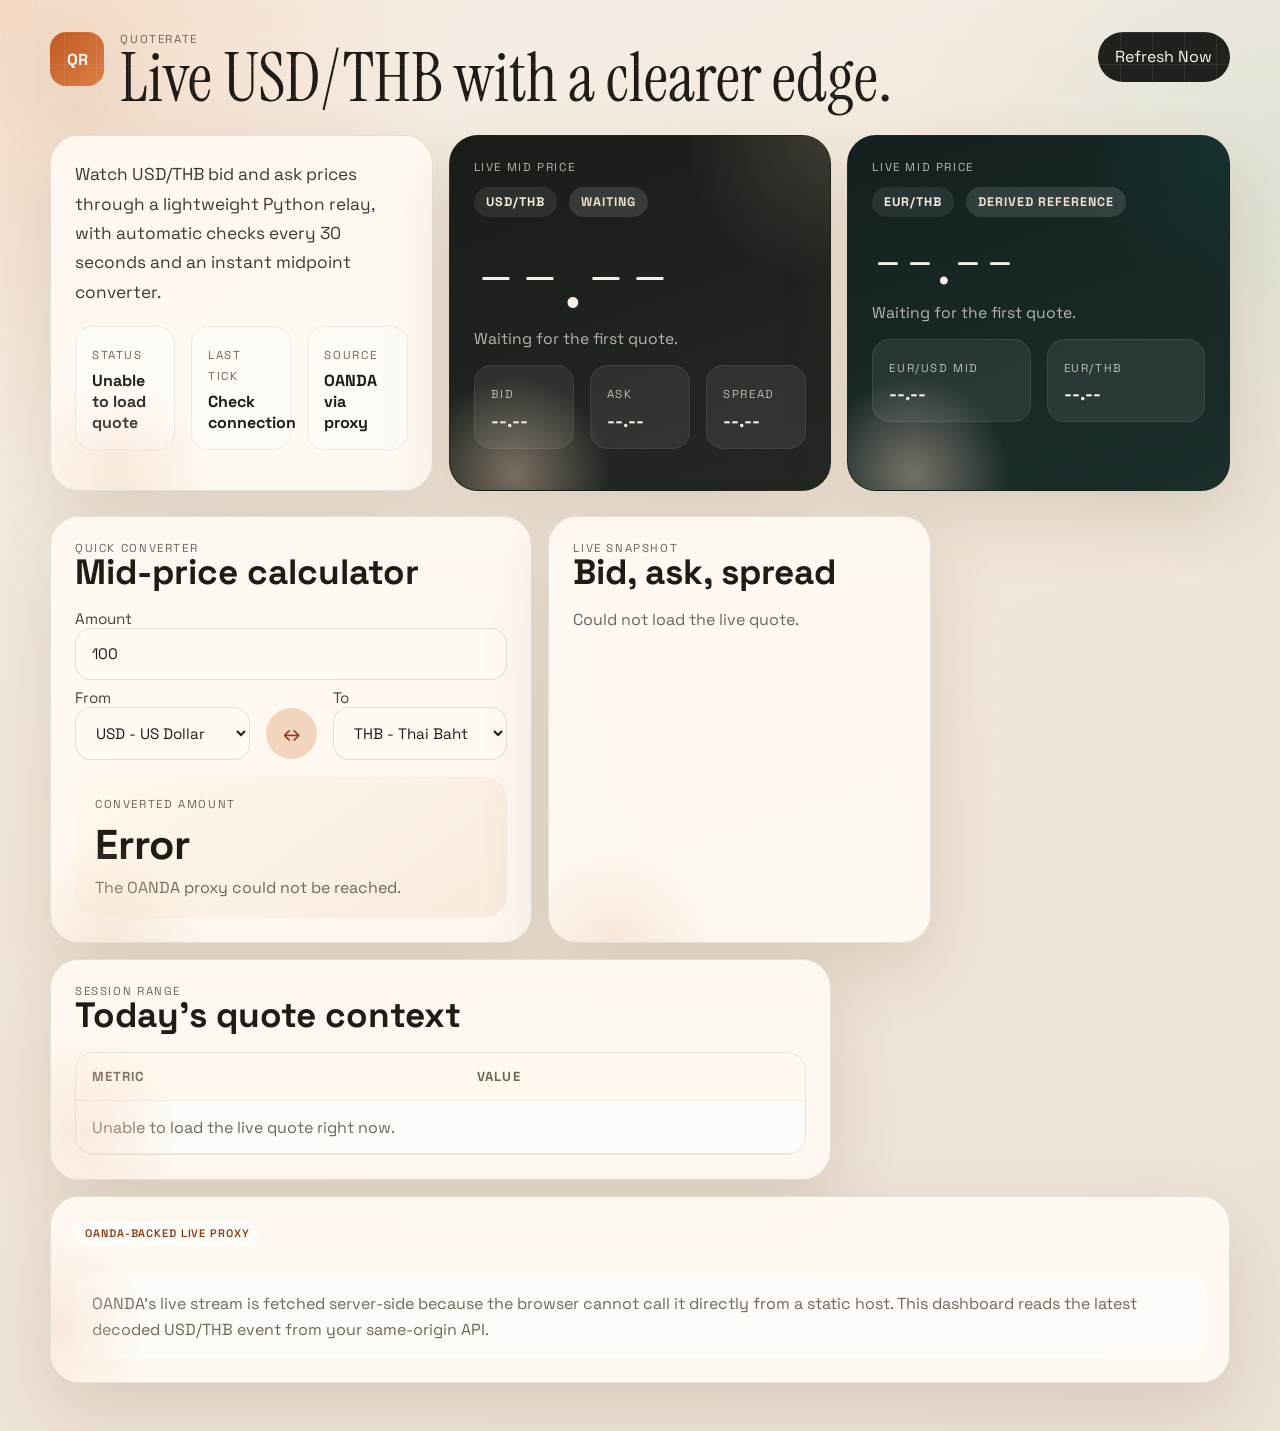
==== commit 01e759f4: "Split EUR hero card and move source panel" ====
--- a/index.html
+++ b/index.html
@@ -32,7 +32,6 @@
 
         <div class="hero-grid">
           <section class="hero-copy panel">
-            <div class="eyebrow-pill">OANDA-backed live proxy</div>
             <p class="lede">
               Watch USD/THB bid and ask prices through a lightweight Python relay, with automatic checks every 30 seconds and an instant midpoint converter.
             </p>
@@ -50,9 +49,6 @@
                 <strong>OANDA via proxy</strong>
               </div>
             </div>
-            <p class="note">
-              OANDA's live stream is fetched server-side because the browser cannot call it directly from a static host. This dashboard reads the latest decoded USD/THB event from your same-origin API.
-            </p>
           </section>
 
           <section class="hero-spotlight panel">
@@ -79,9 +75,27 @@
                 <strong id="heroSpread">--.--</strong>
               </div>
             </div>
-            <div class="secondary-rate">
-              <span class="meta-label">EUR/THB Reference</span>
-              <strong id="heroEurThb">--.--</strong>
+          </section>
+
+          <section class="hero-spotlight panel hero-spotlight-alt">
+            <p class="eyebrow">Live Mid Price</p>
+            <div class="quote-stack">
+              <div class="quote-row">
+                <span class="pair-badge">EUR/THB</span>
+                <span id="eurReferenceTag" class="pulse-chip">Derived reference</span>
+              </div>
+              <h2 id="heroEurPrice" class="hero-price hero-price-compact">--.--</h2>
+              <p id="heroEurDetail" class="hero-detail">Waiting for the first quote.</p>
+            </div>
+            <div class="mini-stats mini-stats-dual">
+              <div class="mini-stat">
+                <span class="meta-label">EUR/USD Mid</span>
+                <strong id="heroEurUsd">--.--</strong>
+              </div>
+              <div class="mini-stat">
+                <span class="meta-label">EUR/THB</span>
+                <strong id="heroEurThb">--.--</strong>
+              </div>
             </div>
           </section>
         </div>
@@ -110,7 +124,7 @@
               </label>
 
               <button id="swapButton" class="swap-button" type="button" aria-label="Swap currencies">
-                <span aria-hidden="true">↔</span>
+                <span aria-hidden="true">&#8596;</span>
               </button>
 
               <label>
@@ -156,6 +170,13 @@
             </table>
           </div>
         </section>
+
+        <section class="panel source-panel">
+          <div class="eyebrow-pill">OANDA-backed live proxy</div>
+          <p class="note">
+            OANDA's live stream is fetched server-side because the browser cannot call it directly from a static host. This dashboard reads the latest decoded USD/THB event from your same-origin API.
+          </p>
+        </section>
       </main>
     </div>
 
--- a/styles.css
+++ b/styles.css
@@ -165,20 +165,27 @@
 .hero-spotlight,
 .converter-panel,
 .rates-panel,
-.table-panel {
+.table-panel,
+.source-panel {
   padding: 1.5rem;
 }
 
 .hero-copy {
-  grid-column: span 6;
+  grid-column: span 4;
 }
 
 .hero-spotlight {
-  grid-column: span 6;
+  grid-column: span 4;
   background:
     radial-gradient(circle at top right, rgba(243, 212, 188, 0.15), transparent 28%),
     linear-gradient(160deg, #191d18 0%, #232824 100%);
   color: #f5efe5;
+}
+
+.hero-spotlight-alt {
+  background:
+    radial-gradient(circle at top right, rgba(15, 127, 115, 0.16), transparent 30%),
+    linear-gradient(160deg, #14201f 0%, #1b2e2c 100%);
 }
 
 .hero-spotlight .eyebrow,
@@ -283,9 +290,18 @@
   font-size: 0.98rem;
 }
 
+.hero-price-compact {
+  font-size: clamp(3rem, 7vw, 4.6rem);
+}
+
 .mini-stats {
   grid-template-columns: repeat(3, minmax(0, 1fr));
   margin-bottom: 1rem;
+}
+
+.mini-stats-dual {
+  grid-template-columns: repeat(2, minmax(0, 1fr));
+  margin-bottom: 0;
 }
 
 .mini-stat {
@@ -349,6 +365,12 @@
 
 .table-panel {
   grid-column: span 8;
+}
+
+.source-panel {
+  grid-column: 1 / -1;
+  display: grid;
+  gap: 0.85rem;
 }
 
 .converter-form {
@@ -520,7 +542,8 @@
   .hero-spotlight,
   .converter-panel,
   .rates-panel,
-  .table-panel {
+  .table-panel,
+  .source-panel {
     grid-column: 1 / -1;
   }
 
@@ -539,6 +562,7 @@
   .topbar,
   .status-strip,
   .mini-stats,
+  .mini-stats-dual,
   .currency-row {
     grid-template-columns: 1fr;
   }
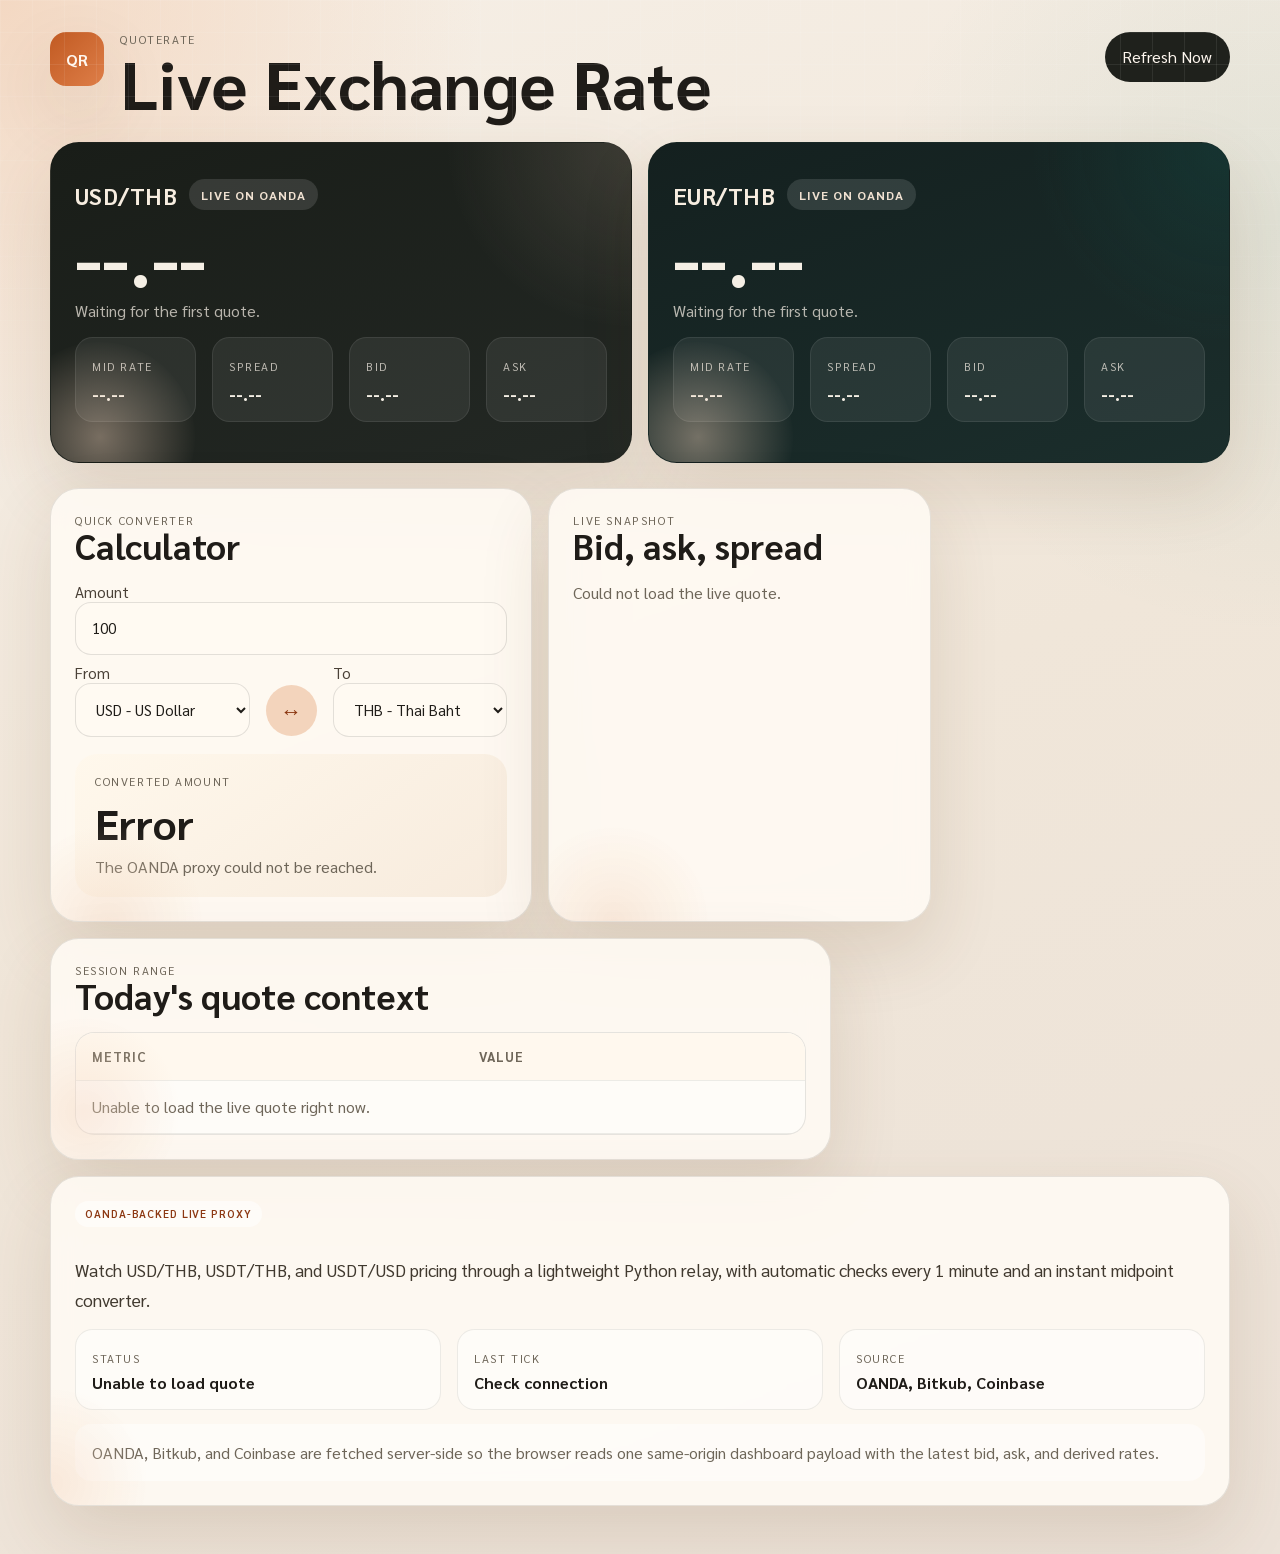
==== commit 15179839: "Add USDT market feeds and refresh updates" ====
--- a/index.html
+++ b/index.html
@@ -11,7 +11,7 @@
     <link rel="preconnect" href="https://fonts.googleapis.com" />
     <link rel="preconnect" href="https://fonts.gstatic.com" crossorigin />
     <link
-      href="https://fonts.googleapis.com/css2?family=Space+Grotesk:wght@400;500;700&family=Instrument+Serif:ital@0;1&display=swap"
+      href="https://fonts.googleapis.com/css2?family=Sarabun:wght@400;500;600;700&display=swap"
       rel="stylesheet"
     />
     <link rel="stylesheet" href="styles.css" />
@@ -24,77 +24,67 @@
             <span class="brand-mark">QR</span>
             <div>
               <p class="eyebrow">QuoteRate</p>
-              <h1>Live USD/THB with a clearer edge.</h1>
+              <h1>Live Exchange Rate</h1>
             </div>
           </div>
           <button id="refreshButton" class="ghost-button" type="button">Refresh Now</button>
         </nav>
 
-        <div class="hero-grid">
-          <section class="hero-copy panel">
-            <p class="lede">
-              Watch USD/THB bid and ask prices through a lightweight Python relay, with automatic checks every 30 seconds and an instant midpoint converter.
-            </p>
-            <div class="status-strip">
-              <div class="status-tile">
-                <span class="meta-label">Status</span>
-                <strong id="statusText">Connecting...</strong>
+        <div class="hero-grid hero-grid-top">
+          <section class="hero-spotlight panel hero-spotlight-spread">
+            <div class="quote-stack">
+              <div class="quote-row">
+                <span class="pair-badge">USD/THB</span>
+                <span class="pulse-chip">Live on OANDA</span>
               </div>
-              <div class="status-tile">
-                <span class="meta-label">Last Tick</span>
-                <strong id="updatedText">Checking...</strong>
+              <h2 id="heroSpreadUsdPrice" class="hero-price">--.--</h2>
+              <p id="heroSpreadUsdDetail" class="hero-detail">Waiting for the first quote.</p>
+            </div>
+            <div class="mini-stats mini-stats-quad">
+              <div class="mini-stat">
+                <span class="meta-label">Mid Rate</span>
+                <strong id="heroSpreadUsdBase">--.--</strong>
               </div>
-              <div class="status-tile">
-                <span class="meta-label">Source</span>
-                <strong>OANDA via proxy</strong>
+              <div class="mini-stat">
+                <span class="meta-label">Spread</span>
+                <strong id="heroSpreadUsdAdjusted">--.--</strong>
+              </div>
+              <div class="mini-stat">
+                <span class="meta-label">Bid</span>
+                <strong id="heroSpreadUsdBid">--.--</strong>
+              </div>
+              <div class="mini-stat">
+                <span class="meta-label">Ask</span>
+                <strong id="heroSpreadUsdAsk">--.--</strong>
               </div>
             </div>
           </section>
 
-          <section class="hero-spotlight panel">
-            <p class="eyebrow">Live Mid Price</p>
+          <section class="hero-spotlight panel hero-spotlight-alt hero-spotlight-spread">
             <div class="quote-stack">
               <div class="quote-row">
-                <span class="pair-badge">USD/THB</span>
-                <span id="marketPulse" class="pulse-chip">Waiting</span>
+                <span class="pair-badge">EUR/THB</span>
+                <span class="pulse-chip">Live on OANDA</span>
               </div>
-              <h2 id="heroPrice" class="hero-price">--.--</h2>
-              <p id="heroDetail" class="hero-detail">Waiting for the first quote.</p>
+              <h2 id="heroSpreadEurPrice" class="hero-price">--.--</h2>
+              <p id="heroSpreadEurDetail" class="hero-detail">Waiting for the first quote.</p>
             </div>
-            <div class="mini-stats">
+            <div class="mini-stats mini-stats-quad">
+              <div class="mini-stat">
+                <span class="meta-label">Mid Rate</span>
+                <strong id="heroSpreadEurBase">--.--</strong>
+              </div>
+              <div class="mini-stat">
+                <span class="meta-label">Spread</span>
+                <strong id="heroSpreadEurAdjusted">--.--</strong>
+              </div>
               <div class="mini-stat">
                 <span class="meta-label">Bid</span>
-                <strong id="heroBid">--.--</strong>
+                <strong id="heroSpreadEurBid">--.--</strong>
               </div>
               <div class="mini-stat">
                 <span class="meta-label">Ask</span>
-                <strong id="heroAsk">--.--</strong>
-              </div>
-              <div class="mini-stat">
-                <span class="meta-label">Spread</span>
-                <strong id="heroSpread">--.--</strong>
-              </div>
-            </div>
-          </section>
-
-          <section class="hero-spotlight panel hero-spotlight-alt">
-            <p class="eyebrow">Live Mid Price</p>
-            <div class="quote-stack">
-              <div class="quote-row">
-                <span class="pair-badge">EUR/THB</span>
-                <span id="eurReferenceTag" class="pulse-chip">Derived reference</span>
-              </div>
-              <h2 id="heroEurPrice" class="hero-price hero-price-compact">--.--</h2>
-              <p id="heroEurDetail" class="hero-detail">Waiting for the first quote.</p>
-            </div>
-            <div class="mini-stats mini-stats-dual">
-              <div class="mini-stat">
-                <span class="meta-label">EUR/USD Mid</span>
-                <strong id="heroEurUsd">--.--</strong>
-              </div>
-              <div class="mini-stat">
-                <span class="meta-label">EUR/THB</span>
-                <strong id="heroEurThb">--.--</strong>
+                <strong id="heroSpreadEurAsk">--.--</strong>
               </div>
             </div>
           </section>
@@ -105,7 +95,7 @@
         <section class="panel converter-panel">
           <div class="panel-heading">
             <p class="eyebrow">Quick Converter</p>
-            <h2>Mid-price calculator</h2>
+            <h2>Calculator</h2>
           </div>
 
           <form id="converterForm" class="converter-form">
@@ -119,6 +109,8 @@
                 From
                 <select id="fromCurrency">
                   <option value="USD">USD - US Dollar</option>
+                  <option value="EUR">EUR - Euro</option>
+                  <option value="USDT">USDT - Tether</option>
                   <option value="THB">THB - Thai Baht</option>
                 </select>
               </label>
@@ -132,6 +124,8 @@
                 <select id="toCurrency">
                   <option value="THB">THB - Thai Baht</option>
                   <option value="USD">USD - US Dollar</option>
+                  <option value="EUR">EUR - Euro</option>
+                  <option value="USDT">USDT - Tether</option>
                 </select>
               </label>
             </div>
@@ -173,8 +167,25 @@
 
         <section class="panel source-panel">
           <div class="eyebrow-pill">OANDA-backed live proxy</div>
+          <p class="lede lede-compact">
+            Watch USD/THB, USDT/THB, and USDT/USD pricing through a lightweight Python relay, with automatic checks every 1 minute and an instant midpoint converter.
+          </p>
+          <div class="status-strip source-status-strip">
+            <div class="status-tile">
+              <span class="meta-label">Status</span>
+              <strong id="statusText">Connecting...</strong>
+            </div>
+            <div class="status-tile">
+              <span class="meta-label">Last Tick</span>
+              <strong id="updatedText">Checking...</strong>
+            </div>
+            <div class="status-tile">
+              <span class="meta-label">Source</span>
+              <strong>OANDA, Bitkub, Coinbase</strong>
+            </div>
+          </div>
           <p class="note">
-            OANDA's live stream is fetched server-side because the browser cannot call it directly from a static host. This dashboard reads the latest decoded USD/THB event from your same-origin API.
+            OANDA, Bitkub, and Coinbase are fetched server-side so the browser reads one same-origin dashboard payload with the latest bid, ask, and derived rates.
           </p>
         </section>
       </main>
--- a/styles.css
+++ b/styles.css
@@ -23,7 +23,7 @@
 body {
   margin: 0;
   min-height: 100vh;
-  font-family: "Space Grotesk", sans-serif;
+  font-family: "Sarabun", sans-serif;
   color: var(--text);
   background:
     radial-gradient(circle at top left, rgba(243, 212, 188, 0.84), transparent 24%),
@@ -55,6 +55,7 @@
 
 .topbar,
 .hero-grid,
+.hero-grid-top,
 .content-grid,
 .currency-row,
 .status-strip,
@@ -126,9 +127,10 @@
   max-width: none;
   white-space: nowrap;
   margin-bottom: 0;
-  font-family: "Instrument Serif", serif;
+  font-family: "Sarabun", sans-serif;
   font-size: clamp(2.25rem, 5.2vw, 5rem);
-  font-weight: 400;
+  font-weight: 700;
+  line-height: 1.06;
 }
 
 h2 {
@@ -137,6 +139,7 @@
 }
 
 .hero-grid,
+.hero-grid-top,
 .content-grid {
   grid-template-columns: repeat(12, minmax(0, 1fr));
 }
@@ -161,7 +164,6 @@
   background: radial-gradient(circle, rgba(243, 212, 188, 0.42), transparent 72%);
 }
 
-.hero-copy,
 .hero-spotlight,
 .converter-panel,
 .rates-panel,
@@ -170,12 +172,8 @@
   padding: 1.5rem;
 }
 
-.hero-copy {
-  grid-column: span 4;
-}
-
 .hero-spotlight {
-  grid-column: span 4;
+  grid-column: span 6;
   background:
     radial-gradient(circle at top right, rgba(243, 212, 188, 0.15), transparent 28%),
     linear-gradient(160deg, #191d18 0%, #232824 100%);
@@ -186,6 +184,10 @@
   background:
     radial-gradient(circle at top right, rgba(15, 127, 115, 0.16), transparent 30%),
     linear-gradient(160deg, #14201f 0%, #1b2e2c 100%);
+}
+
+.hero-spotlight-spread {
+  min-height: 100%;
 }
 
 .hero-spotlight .eyebrow,
@@ -257,8 +259,12 @@
 }
 
 .pair-badge {
-  background: rgba(255, 255, 255, 0.08);
+  padding: 0;
+  background: none;
   color: #f7ede0;
+  font-size: 1.45rem;
+  letter-spacing: 0.02em;
+  text-transform: none;
 }
 
 .pulse-chip {
@@ -278,20 +284,16 @@
 
 .hero-price {
   margin: 0.55rem 0;
-  font-family: "Instrument Serif", serif;
-  font-size: clamp(4rem, 9vw, 6.4rem);
-  font-weight: 400;
-  line-height: 0.92;
+  font-family: "Sarabun", sans-serif;
+  font-size: clamp(3.4rem, 7vw, 4.8rem);
+  font-weight: 700;
+  line-height: 0.95;
 }
 
 .hero-detail {
-  max-width: 30rem;
+  max-width: none;
   margin-bottom: 0;
   font-size: 0.98rem;
-}
-
-.hero-price-compact {
-  font-size: clamp(3rem, 7vw, 4.6rem);
 }
 
 .mini-stats {
@@ -299,9 +301,8 @@
   margin-bottom: 1rem;
 }
 
-.mini-stats-dual {
-  grid-template-columns: repeat(2, minmax(0, 1fr));
-  margin-bottom: 0;
+.mini-stats-quad {
+  grid-template-columns: repeat(4, minmax(0, 1fr));
 }
 
 .mini-stat {
@@ -315,6 +316,11 @@
   display: block;
   margin-top: 0.35rem;
   font-size: 1.15rem;
+}
+
+.hero-number.is-refreshing,
+.mini-stat strong.is-refreshing {
+  animation: number-refresh 420ms ease;
 }
 
 .secondary-rate {
@@ -371,6 +377,15 @@
   grid-column: 1 / -1;
   display: grid;
   gap: 0.85rem;
+}
+
+.lede-compact {
+  margin-bottom: 0;
+  max-width: none;
+}
+
+.source-status-strip {
+  margin-bottom: 0;
 }
 
 .converter-form {
@@ -537,9 +552,23 @@
   }
 }
 
+@keyframes number-refresh {
+  from {
+    transform: translateY(6px);
+    opacity: 0.68;
+    color: #fff3dd;
+  }
+
+  to {
+    transform: translateY(0);
+    opacity: 1;
+    color: inherit;
+  }
+}
+
 @media (max-width: 980px) {
-  .hero-copy,
   .hero-spotlight,
+  .hero-spotlight-spread,
   .converter-panel,
   .rates-panel,
   .table-panel,
@@ -562,7 +591,7 @@
   .topbar,
   .status-strip,
   .mini-stats,
-  .mini-stats-dual,
+  .mini-stats-quad,
   .currency-row {
     grid-template-columns: 1fr;
   }
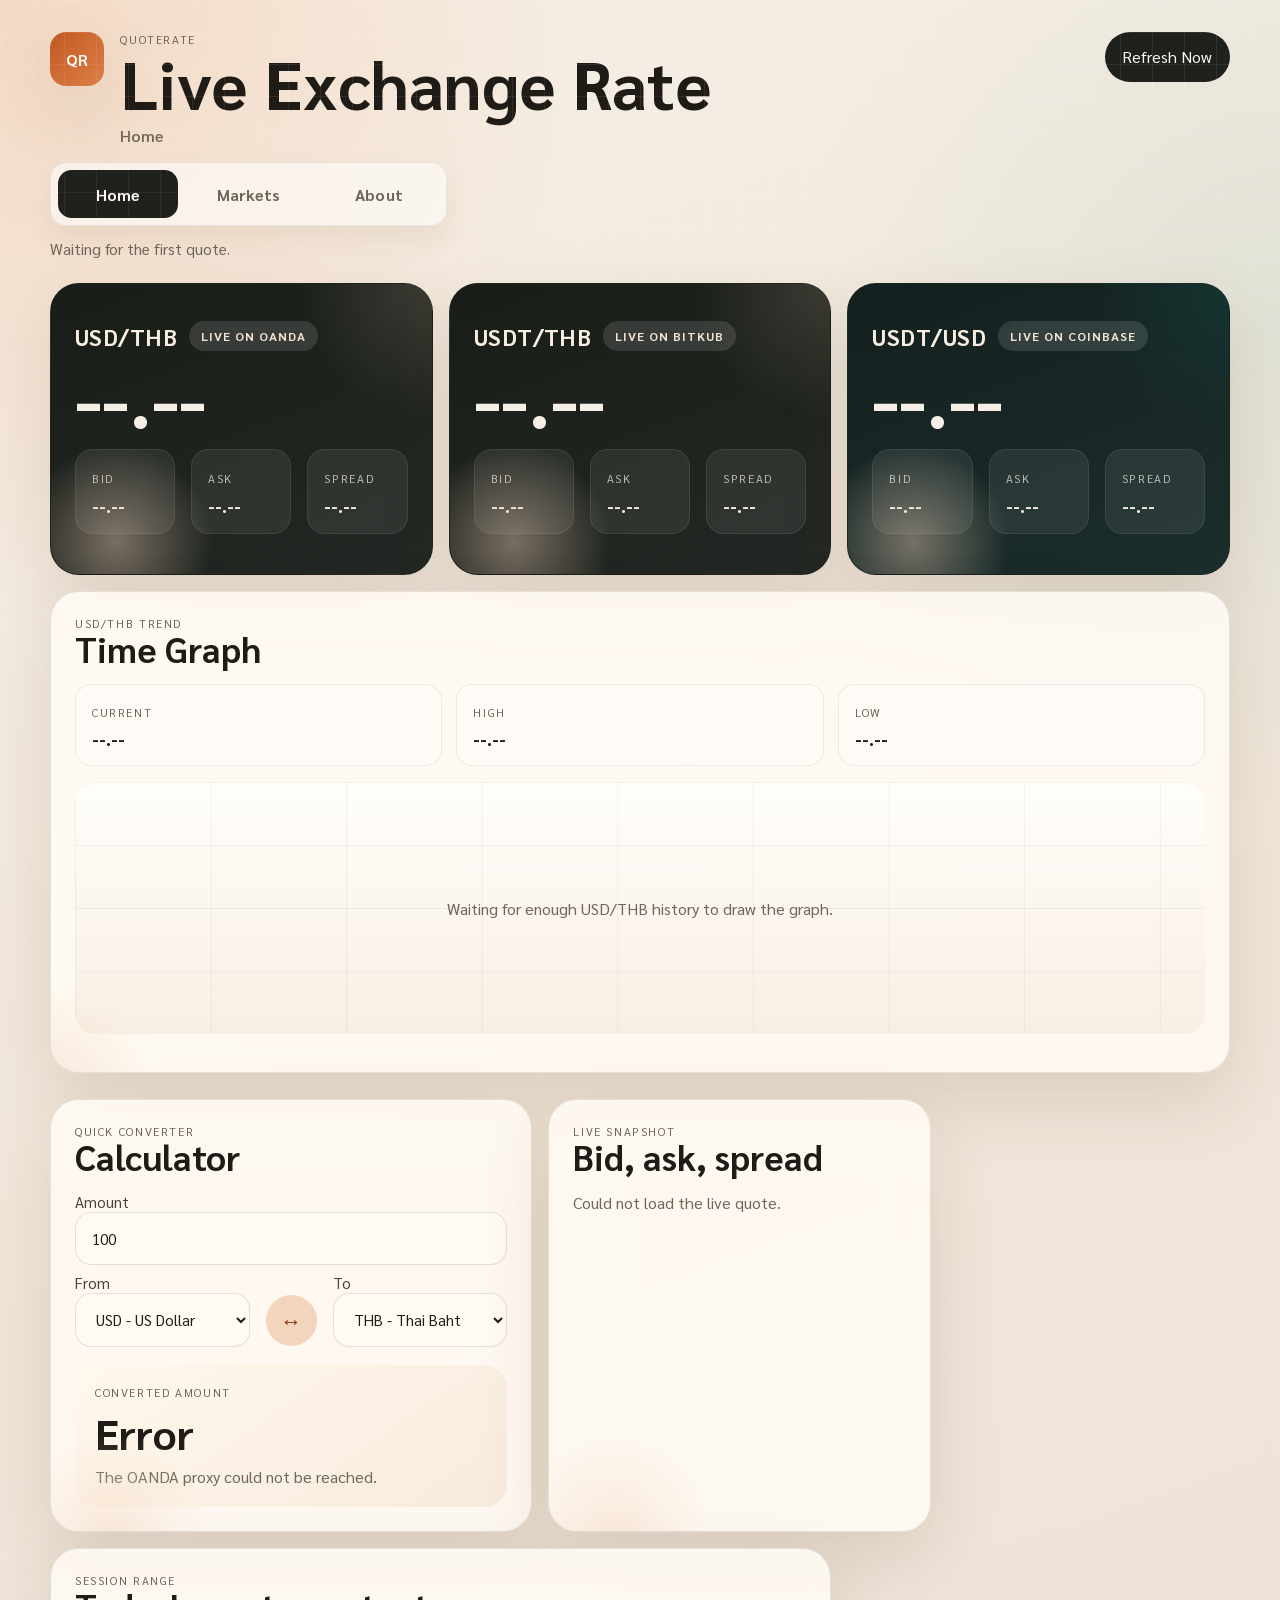
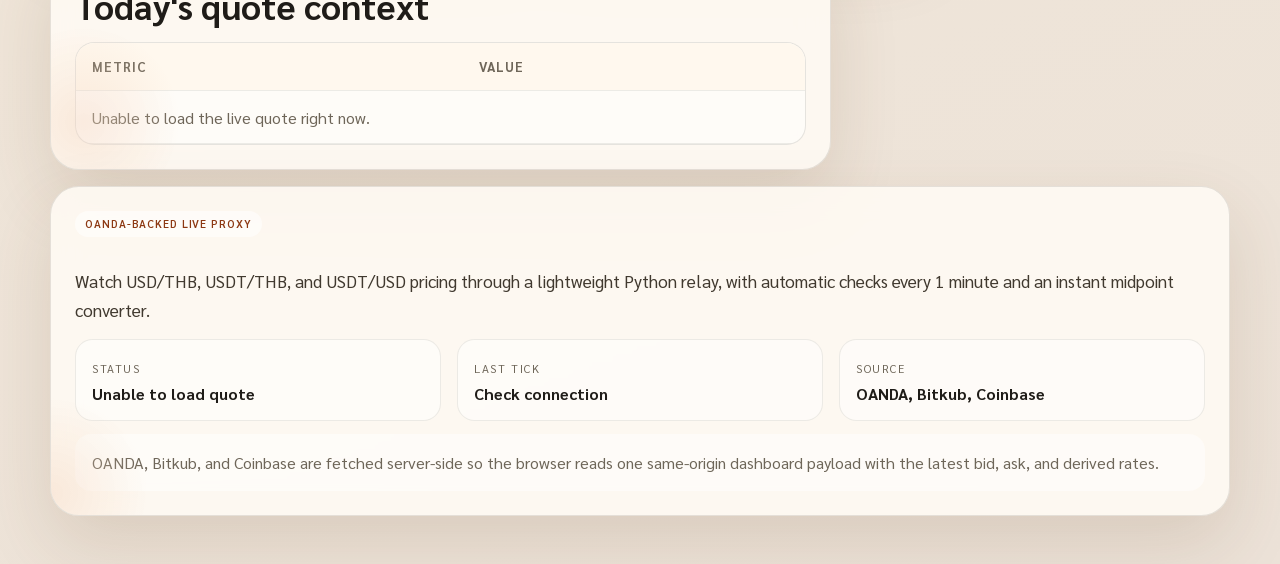
==== commit 4c8d25ef: "Add NAV bar and USD/THB graph" ====
--- a/index.html
+++ b/index.html
@@ -25,13 +25,22 @@
             <div>
               <p class="eyebrow">QuoteRate</p>
               <h1>Live Exchange Rate</h1>
+              <p class="page-context">Home</p>
             </div>
           </div>
           <button id="refreshButton" class="ghost-button" type="button">Refresh Now</button>
         </nav>
 
-        <div class="hero-grid hero-grid-top">
-          <section class="hero-spotlight panel hero-spotlight-spread">
+        <nav class="page-nav" aria-label="Primary">
+          <a class="page-nav-link is-active" href="./index.html">Home</a>
+          <a class="page-nav-link" href="./markets.html">Markets</a>
+          <a class="page-nav-link" href="./about.html">About</a>
+        </nav>
+
+        <p id="heroTimestamp" class="hero-timestamp">Waiting for the first quote.</p>
+
+        <div class="hero-grid hero-grid-top hero-grid-triple">
+          <section class="hero-spotlight panel hero-spotlight-spread hero-market-card hero-market-card-compact">
             <div class="quote-stack">
               <div class="quote-row">
                 <span class="pair-badge">USD/THB</span>
@@ -40,55 +49,101 @@
               <h2 id="heroSpreadUsdPrice" class="hero-price">--.--</h2>
               <p id="heroSpreadUsdDetail" class="hero-detail">Waiting for the first quote.</p>
             </div>
-            <div class="mini-stats mini-stats-quad">
-              <div class="mini-stat">
-                <span class="meta-label">Mid Rate</span>
-                <strong id="heroSpreadUsdBase">--.--</strong>
+            <div class="mini-stats mini-stats-triple">
+              <div class="mini-stat">
+                <span class="meta-label">Bid</span>
+                <strong id="heroSpreadUsdBid">--.--</strong>
+              </div>
+              <div class="mini-stat">
+                <span class="meta-label">Ask</span>
+                <strong id="heroSpreadUsdAsk">--.--</strong>
               </div>
               <div class="mini-stat">
                 <span class="meta-label">Spread</span>
                 <strong id="heroSpreadUsdAdjusted">--.--</strong>
               </div>
-              <div class="mini-stat">
-                <span class="meta-label">Bid</span>
-                <strong id="heroSpreadUsdBid">--.--</strong>
-              </div>
-              <div class="mini-stat">
-                <span class="meta-label">Ask</span>
-                <strong id="heroSpreadUsdAsk">--.--</strong>
-              </div>
             </div>
           </section>
 
-          <section class="hero-spotlight panel hero-spotlight-alt hero-spotlight-spread">
+          <section class="hero-spotlight panel hero-spotlight-spread hero-market-card hero-market-card-compact">
             <div class="quote-stack">
               <div class="quote-row">
-                <span class="pair-badge">EUR/THB</span>
-                <span class="pulse-chip">Live on OANDA</span>
-              </div>
-              <h2 id="heroSpreadEurPrice" class="hero-price">--.--</h2>
-              <p id="heroSpreadEurDetail" class="hero-detail">Waiting for the first quote.</p>
+                <span class="pair-badge">USDT/THB</span>
+                <span class="pulse-chip">Live on Bitkub</span>
+              </div>
+              <h2 id="heroUsdtThbPrice" class="hero-price">--.--</h2>
+              <p id="heroUsdtThbDetail" class="hero-detail">Waiting for the first quote.</p>
+            </div>
+            <div class="mini-stats mini-stats-triple">
+              <div class="mini-stat">
+                <span class="meta-label">Bid</span>
+                <strong id="heroUsdtThbBid">--.--</strong>
+              </div>
+              <div class="mini-stat">
+                <span class="meta-label">Ask</span>
+                <strong id="heroUsdtThbAsk">--.--</strong>
+              </div>
+              <div class="mini-stat">
+                <span class="meta-label">Spread</span>
+                <strong id="heroUsdtThbSpread">--.--</strong>
+              </div>
+            </div>
+          </section>
+
+          <section class="hero-spotlight panel hero-spotlight-alt hero-spotlight-spread hero-market-card hero-market-card-compact">
+            <div class="quote-stack">
+              <div class="quote-row">
+                <span class="pair-badge">USDT/USD</span>
+                <span class="pulse-chip">Live on Coinbase</span>
+              </div>
+              <h2 id="heroUsdtUsdPrice" class="hero-price">--.--</h2>
+              <p id="heroUsdtUsdDetail" class="hero-detail">Waiting for the first quote.</p>
             </div>
             <div class="mini-stats mini-stats-quad">
               <div class="mini-stat">
-                <span class="meta-label">Mid Rate</span>
-                <strong id="heroSpreadEurBase">--.--</strong>
+                <span class="meta-label">Bid</span>
+                <strong id="heroUsdtUsdBid">--.--</strong>
+              </div>
+              <div class="mini-stat">
+                <span class="meta-label">Ask</span>
+                <strong id="heroUsdtUsdAsk">--.--</strong>
               </div>
               <div class="mini-stat">
                 <span class="meta-label">Spread</span>
-                <strong id="heroSpreadEurAdjusted">--.--</strong>
-              </div>
-              <div class="mini-stat">
-                <span class="meta-label">Bid</span>
-                <strong id="heroSpreadEurBid">--.--</strong>
-              </div>
-              <div class="mini-stat">
-                <span class="meta-label">Ask</span>
-                <strong id="heroSpreadEurAsk">--.--</strong>
+                <strong id="heroUsdtUsdSpread">--.--</strong>
               </div>
             </div>
           </section>
         </div>
+
+        <section class="panel chart-panel">
+          <div class="panel-heading">
+            <p class="eyebrow">USD/THB Trend</p>
+            <h2>Time Graph</h2>
+          </div>
+          <div class="chart-meta">
+            <div class="chart-stat">
+              <span class="meta-label">Current</span>
+              <strong id="chartCurrent">--.--</strong>
+            </div>
+            <div class="chart-stat">
+              <span class="meta-label">High</span>
+              <strong id="chartHigh">--.--</strong>
+            </div>
+            <div class="chart-stat">
+              <span class="meta-label">Low</span>
+              <strong id="chartLow">--.--</strong>
+            </div>
+          </div>
+          <div class="chart-surface">
+            <svg id="usdThbChart" class="trend-chart" viewBox="0 0 640 220" preserveAspectRatio="none" aria-label="USD to THB trend chart">
+              <path id="usdThbChartArea" class="trend-area" d=""></path>
+              <path id="usdThbChartLine" class="trend-line" d=""></path>
+            </svg>
+            <p id="chartEmpty" class="chart-empty">Waiting for enough USD/THB history to draw the graph.</p>
+          </div>
+          <div id="chartLabels" class="chart-labels"></div>
+        </section>
       </header>
 
       <main class="content-grid">
--- a/styles.css
+++ b/styles.css
@@ -56,6 +56,7 @@
 .topbar,
 .hero-grid,
 .hero-grid-top,
+.page-nav,
 .content-grid,
 .currency-row,
 .status-strip,
@@ -67,7 +68,58 @@
 .topbar {
   grid-template-columns: 1fr auto;
   align-items: start;
-  margin-bottom: 1.5rem;
+  margin-bottom: 1rem;
+}
+
+.page-nav {
+  display: flex;
+  align-items: center;
+  gap: 0.65rem;
+  width: fit-content;
+  margin-bottom: 0.8rem;
+  padding: 0.45rem;
+  border: 1px solid rgba(31, 28, 24, 0.08);
+  border-radius: 1rem;
+  background: rgba(255, 255, 255, 0.56);
+  box-shadow: 0 14px 28px rgba(96, 61, 28, 0.08);
+}
+
+.page-nav-link {
+  display: inline-flex;
+  align-items: center;
+  justify-content: center;
+  min-width: 7.5rem;
+  padding: 0.85rem 1.2rem;
+  border-radius: 0.85rem;
+  color: var(--muted);
+  text-decoration: none;
+  font-size: 1rem;
+  font-weight: 700;
+  letter-spacing: 0.01em;
+  transition: background 180ms ease, color 180ms ease, transform 180ms ease;
+}
+
+.page-nav-link:hover {
+  background: rgba(255, 255, 255, 0.72);
+  color: var(--text);
+}
+
+.page-nav-link.is-active {
+  background: #1f211c;
+  color: #fff7ef;
+}
+
+.hero-timestamp {
+  margin: 0 0 1.5rem;
+  color: var(--muted);
+  font-size: 0.96rem;
+}
+
+.page-context {
+  margin: 0.45rem 0 0;
+  color: var(--muted);
+  font-size: 1rem;
+  font-weight: 600;
 }
 
 .brand-lockup {
@@ -144,6 +196,10 @@
   grid-template-columns: repeat(12, minmax(0, 1fr));
 }
 
+.hero-grid-triple {
+  grid-template-columns: repeat(3, minmax(0, 1fr));
+}
+
 .panel {
   position: relative;
   overflow: hidden;
@@ -164,6 +220,81 @@
   background: radial-gradient(circle, rgba(243, 212, 188, 0.42), transparent 72%);
 }
 
+.chart-panel {
+  margin-top: 1rem;
+  padding: 1.5rem;
+}
+
+.chart-meta,
+.chart-labels {
+  display: grid;
+  gap: 0.9rem;
+}
+
+.chart-meta {
+  grid-template-columns: repeat(3, minmax(0, 1fr));
+  margin-bottom: 1rem;
+}
+
+.chart-stat {
+  padding: 0.9rem 1rem;
+  border: 1px solid rgba(31, 28, 24, 0.08);
+  border-radius: 1rem;
+  background: rgba(255, 255, 255, 0.44);
+}
+
+.chart-stat strong {
+  display: block;
+  margin-top: 0.35rem;
+  font-size: 1.15rem;
+}
+
+.chart-surface {
+  position: relative;
+  min-height: 240px;
+  padding: 1rem;
+  border-radius: 1.3rem;
+  background:
+    linear-gradient(rgba(31, 28, 24, 0.05) 1px, transparent 1px),
+    linear-gradient(90deg, rgba(31, 28, 24, 0.05) 1px, transparent 1px),
+    linear-gradient(180deg, rgba(255, 255, 255, 0.72), rgba(247, 237, 225, 0.86));
+  background-size: 100% 25%, 12% 100%, auto;
+}
+
+.trend-chart {
+  width: 100%;
+  height: 220px;
+  display: block;
+}
+
+.trend-line {
+  fill: none;
+  stroke: var(--accent);
+  stroke-width: 4;
+  stroke-linecap: round;
+  stroke-linejoin: round;
+}
+
+.trend-area {
+  fill: rgba(193, 90, 34, 0.16);
+}
+
+.chart-empty {
+  position: absolute;
+  inset: 50% auto auto 50%;
+  transform: translate(-50%, -50%);
+  width: min(90%, 26rem);
+  text-align: center;
+  color: var(--muted);
+}
+
+.chart-labels {
+  grid-template-columns: repeat(3, minmax(0, 1fr));
+  margin-top: 0.9rem;
+  color: var(--muted);
+  font-size: 0.88rem;
+}
+
 .hero-spotlight,
 .converter-panel,
 .rates-panel,
@@ -188,6 +319,10 @@
 
 .hero-spotlight-spread {
   min-height: 100%;
+}
+
+.hero-market-card-compact {
+  grid-column: span 1;
 }
 
 .hero-spotlight .eyebrow,
@@ -301,8 +436,8 @@
   margin-bottom: 1rem;
 }
 
-.mini-stats-quad {
-  grid-template-columns: repeat(4, minmax(0, 1fr));
+.mini-stats-triple {
+  grid-template-columns: repeat(3, minmax(0, 1fr));
 }
 
 .mini-stat {
@@ -350,6 +485,13 @@
   border-radius: 999px;
   background: #1f211c;
   color: #fff7ef;
+}
+
+.ghost-link {
+  display: inline-flex;
+  align-items: center;
+  justify-content: center;
+  text-decoration: none;
 }
 
 .ghost-button:hover,
@@ -545,6 +687,29 @@
   color: var(--muted);
 }
 
+.static-page {
+  display: grid;
+  gap: 1rem;
+}
+
+.static-panel {
+  padding: 1.5rem;
+}
+
+.static-copy {
+  margin: 0;
+  max-width: 52rem;
+  color: #433b32;
+  line-height: 1.7;
+}
+
+.static-list {
+  margin: 0;
+  padding-left: 1.1rem;
+  color: #433b32;
+  line-height: 1.7;
+}
+
 @keyframes rise {
   to {
     transform: translateY(0);
@@ -591,9 +756,21 @@
   .topbar,
   .status-strip,
   .mini-stats,
-  .mini-stats-quad,
+  .mini-stats-triple,
+  .chart-meta,
+  .chart-labels,
   .currency-row {
     grid-template-columns: 1fr;
+  }
+
+  .page-nav {
+    width: 100%;
+    flex-wrap: wrap;
+  }
+
+  .page-nav-link {
+    flex: 1 1 100%;
+    min-width: 0;
   }
 
   .brand-lockup {
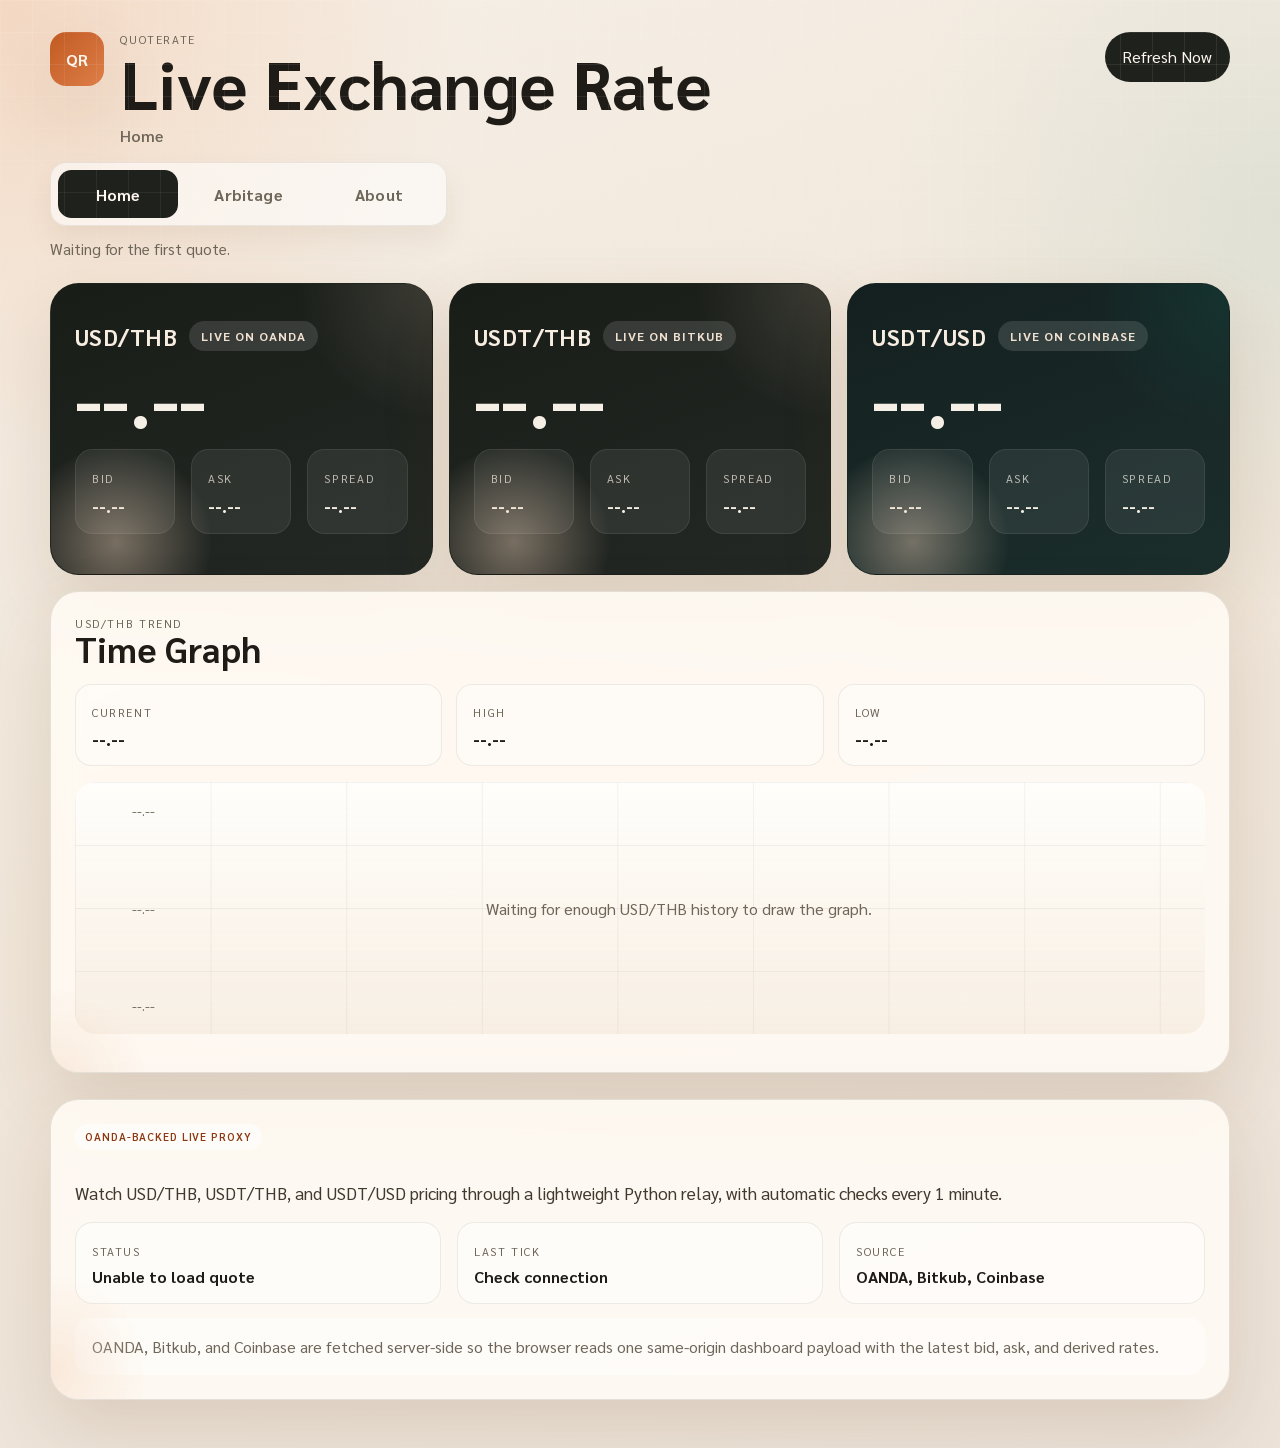
==== commit 58013b6d: "Add arbitage analysis page and simplify home" ====
--- a/index.html
+++ b/index.html
@@ -33,7 +33,7 @@
 
         <nav class="page-nav" aria-label="Primary">
           <a class="page-nav-link is-active" href="./index.html">Home</a>
-          <a class="page-nav-link" href="./markets.html">Markets</a>
+          <a class="page-nav-link" href="./arbitage.html">Arbitage</a>
           <a class="page-nav-link" href="./about.html">About</a>
         </nav>
 
@@ -136,94 +136,28 @@
             </div>
           </div>
           <div class="chart-surface">
-            <svg id="usdThbChart" class="trend-chart" viewBox="0 0 640 220" preserveAspectRatio="none" aria-label="USD to THB trend chart">
-              <path id="usdThbChartArea" class="trend-area" d=""></path>
-              <path id="usdThbChartLine" class="trend-line" d=""></path>
-            </svg>
-            <p id="chartEmpty" class="chart-empty">Waiting for enough USD/THB history to draw the graph.</p>
+            <div id="chartYAxis" class="chart-y-axis" aria-hidden="true">
+              <span>--.--</span>
+              <span>--.--</span>
+              <span>--.--</span>
+            </div>
+            <div class="chart-canvas">
+              <svg id="usdThbChart" class="trend-chart" viewBox="0 0 640 220" preserveAspectRatio="none" aria-label="USD to THB trend chart">
+                <path id="usdThbChartArea" class="trend-area" d=""></path>
+                <path id="usdThbChartLine" class="trend-line" d=""></path>
+              </svg>
+              <p id="chartEmpty" class="chart-empty">Waiting for enough USD/THB history to draw the graph.</p>
+            </div>
           </div>
           <div id="chartLabels" class="chart-labels"></div>
         </section>
       </header>
 
       <main class="content-grid">
-        <section class="panel converter-panel">
-          <div class="panel-heading">
-            <p class="eyebrow">Quick Converter</p>
-            <h2>Calculator</h2>
-          </div>
-
-          <form id="converterForm" class="converter-form">
-            <label>
-              Amount
-              <input id="amountInput" type="number" min="0" step="0.01" value="100" />
-            </label>
-
-            <div class="currency-row">
-              <label>
-                From
-                <select id="fromCurrency">
-                  <option value="USD">USD - US Dollar</option>
-                  <option value="EUR">EUR - Euro</option>
-                  <option value="USDT">USDT - Tether</option>
-                  <option value="THB">THB - Thai Baht</option>
-                </select>
-              </label>
-
-              <button id="swapButton" class="swap-button" type="button" aria-label="Swap currencies">
-                <span aria-hidden="true">&#8596;</span>
-              </button>
-
-              <label>
-                To
-                <select id="toCurrency">
-                  <option value="THB">THB - Thai Baht</option>
-                  <option value="USD">USD - US Dollar</option>
-                  <option value="EUR">EUR - Euro</option>
-                  <option value="USDT">USDT - Tether</option>
-                </select>
-              </label>
-            </div>
-          </form>
-
-          <div class="result-card">
-            <p class="meta-label">Converted amount</p>
-            <p id="conversionResult" class="conversion-result">Loading...</p>
-            <p id="conversionDetail" class="conversion-detail">Waiting for live quote.</p>
-          </div>
-        </section>
-
-        <section class="panel rates-panel">
-          <div class="panel-heading">
-            <p class="eyebrow">Live Snapshot</p>
-            <h2>Bid, ask, spread</h2>
-          </div>
-          <div id="rateCards" class="rate-cards" aria-live="polite"></div>
-        </section>
-
-        <section class="panel table-panel">
-          <div class="panel-heading">
-            <p class="eyebrow">Session Range</p>
-            <h2>Today's quote context</h2>
-          </div>
-
-          <div class="table-wrapper">
-            <table>
-              <thead>
-                <tr>
-                  <th>Metric</th>
-                  <th>Value</th>
-                </tr>
-              </thead>
-              <tbody id="metricsTableBody"></tbody>
-            </table>
-          </div>
-        </section>
-
         <section class="panel source-panel">
           <div class="eyebrow-pill">OANDA-backed live proxy</div>
           <p class="lede lede-compact">
-            Watch USD/THB, USDT/THB, and USDT/USD pricing through a lightweight Python relay, with automatic checks every 1 minute and an instant midpoint converter.
+            Watch USD/THB, USDT/THB, and USDT/USD pricing through a lightweight Python relay, with automatic checks every 1 minute.
           </p>
           <div class="status-strip source-status-strip">
             <div class="status-tile">
--- a/styles.css
+++ b/styles.css
@@ -250,6 +250,9 @@
 }
 
 .chart-surface {
+  display: grid;
+  grid-template-columns: auto 1fr;
+  gap: 0.9rem;
   position: relative;
   min-height: 240px;
   padding: 1rem;
@@ -259,6 +262,22 @@
     linear-gradient(90deg, rgba(31, 28, 24, 0.05) 1px, transparent 1px),
     linear-gradient(180deg, rgba(255, 255, 255, 0.72), rgba(247, 237, 225, 0.86));
   background-size: 100% 25%, 12% 100%, auto;
+}
+
+.chart-y-axis {
+  display: flex;
+  flex-direction: column;
+  justify-content: space-between;
+  min-width: 4rem;
+  padding: 0.2rem 0 0.2rem 0.1rem;
+  color: var(--muted);
+  font-size: 0.88rem;
+  text-align: right;
+}
+
+.chart-canvas {
+  position: relative;
+  min-width: 0;
 }
 
 .trend-chart {
@@ -487,6 +506,12 @@
   color: #fff7ef;
 }
 
+.ghost-button.is-busy,
+.ghost-button[aria-disabled="true"] {
+  opacity: 0.82;
+  cursor: progress;
+}
+
 .ghost-link {
   display: inline-flex;
   align-items: center;
@@ -692,6 +717,59 @@
   gap: 1rem;
 }
 
+.arbitage-page {
+  gap: 1.2rem;
+}
+
+.arbitage-reference-grid,
+.arbitage-reference-stats {
+  display: grid;
+  gap: 1rem;
+}
+
+.arbitage-reference-grid {
+  grid-template-columns: repeat(3, minmax(0, 1fr));
+}
+
+.arbitage-reference-card {
+  padding: 1.2rem;
+  border: 1px solid rgba(31, 28, 24, 0.08);
+  border-radius: 1.3rem;
+  background: rgba(255, 255, 255, 0.52);
+}
+
+.pair-badge-dark {
+  color: var(--text);
+}
+
+.pulse-chip-dark {
+  background: rgba(31, 28, 24, 0.08);
+  color: var(--muted);
+}
+
+.arbitage-reference-price,
+.arbitage-reference-detail {
+  display: block;
+}
+
+.arbitage-reference-price {
+  margin-top: 0.8rem;
+  font-size: 2.2rem;
+  font-weight: 700;
+  line-height: 1;
+}
+
+.arbitage-reference-detail {
+  margin: 0.55rem 0 0;
+  color: var(--muted);
+  font-size: 0.95rem;
+}
+
+.arbitage-reference-stats {
+  grid-template-columns: repeat(3, minmax(0, 1fr));
+  margin-top: 1rem;
+}
+
 .static-panel {
   padding: 1.5rem;
 }
@@ -708,6 +786,164 @@
   padding-left: 1.1rem;
   color: #433b32;
   line-height: 1.7;
+}
+
+.arbitage-fee-strip,
+.arbitage-grid,
+.arbitage-summary,
+.arbitage-detail-grid {
+  display: grid;
+  gap: 1rem;
+}
+
+.arbitage-fee-strip {
+  grid-template-columns: repeat(3, minmax(0, 1fr));
+  margin-top: 1.1rem;
+}
+
+.arbitage-grid {
+  grid-template-columns: repeat(2, minmax(0, 1fr));
+}
+
+.arbitage-card {
+  display: grid;
+  gap: 1rem;
+}
+
+.arbitage-input-group {
+  display: grid;
+  gap: 0.45rem;
+  color: #4a4137;
+  font-size: 0.95rem;
+}
+
+.arbitage-verdict-row {
+  display: flex;
+  align-items: center;
+  justify-content: space-between;
+  gap: 1rem;
+}
+
+.arbitage-badge {
+  display: inline-flex;
+  align-items: center;
+  justify-content: center;
+  padding: 0.55rem 0.9rem;
+  border-radius: 999px;
+  font-size: 0.92rem;
+  font-weight: 700;
+}
+
+.arbitage-badge-positive {
+  background: rgba(15, 127, 115, 0.14);
+  color: var(--teal);
+}
+
+.arbitage-badge-negative {
+  background: rgba(164, 61, 52, 0.14);
+  color: var(--red);
+}
+
+.arbitage-badge-neutral {
+  background: rgba(31, 28, 24, 0.08);
+  color: var(--muted);
+}
+
+.arbitage-summary {
+  grid-template-columns: repeat(2, minmax(0, 1fr));
+}
+
+.arbitage-summary-block,
+.arbitage-detail-item {
+  padding: 1rem;
+  border: 1px solid rgba(31, 28, 24, 0.08);
+  border-radius: 1rem;
+  background: rgba(255, 255, 255, 0.48);
+}
+
+.arbitage-summary-block strong,
+.arbitage-detail-item strong {
+  display: block;
+  margin-top: 0.35rem;
+}
+
+.arbitage-summary-block strong {
+  font-size: 1.45rem;
+}
+
+.arbitage-summary-block-highlight {
+  background: linear-gradient(145deg, #fff8ec 0%, #f7ebdd 100%);
+}
+
+.arbitage-detail-grid {
+  grid-template-columns: repeat(3, minmax(0, 1fr));
+}
+
+.arbitage-detail-item strong {
+  font-size: 1rem;
+}
+
+.arbitage-diagram,
+.flow-lane,
+.flow-compare {
+  display: grid;
+  gap: 1rem;
+}
+
+.arbitage-diagram {
+  padding: 1rem;
+  border: 1px solid rgba(31, 28, 24, 0.08);
+  border-radius: 1.2rem;
+  background: rgba(255, 255, 255, 0.45);
+}
+
+.flow-lane {
+  grid-template-columns: 1fr;
+  align-items: stretch;
+  justify-items: center;
+}
+
+.flow-compare {
+  grid-template-columns: repeat(2, minmax(0, 1fr));
+}
+
+.flow-block {
+  display: grid;
+  gap: 0.35rem;
+  width: min(100%, 24rem);
+  padding: 1rem;
+  border-radius: 1rem;
+  border: 1px solid rgba(31, 28, 24, 0.08);
+  background: rgba(255, 255, 255, 0.72);
+}
+
+.flow-block strong {
+  font-size: 1.3rem;
+  line-height: 1.1;
+}
+
+.flow-block-accent {
+  background: linear-gradient(145deg, #fff8ec 0%, #f7ebdd 100%);
+}
+
+.flow-block-highlight {
+  background: rgba(15, 127, 115, 0.12);
+}
+
+.flow-meta {
+  color: var(--muted);
+  font-size: 0.9rem;
+  line-height: 1.45;
+}
+
+.flow-arrow {
+  display: inline-flex;
+  align-items: center;
+  justify-content: center;
+  color: var(--accent-strong);
+  font-size: 1.7rem;
+  font-weight: 700;
+  line-height: 1;
 }
 
 @keyframes rise {
@@ -759,8 +995,25 @@
   .mini-stats-triple,
   .chart-meta,
   .chart-labels,
-  .currency-row {
+  .currency-row,
+  .arbitage-fee-strip,
+  .arbitage-reference-grid,
+  .arbitage-reference-stats,
+  .arbitage-summary,
+  .arbitage-detail-grid {
     grid-template-columns: 1fr;
+  }
+
+  .chart-surface,
+  .arbitage-grid,
+  .flow-lane,
+  .flow-compare {
+    grid-template-columns: 1fr;
+  }
+
+  .chart-y-axis {
+    min-width: 0;
+    text-align: left;
   }
 
   .page-nav {
